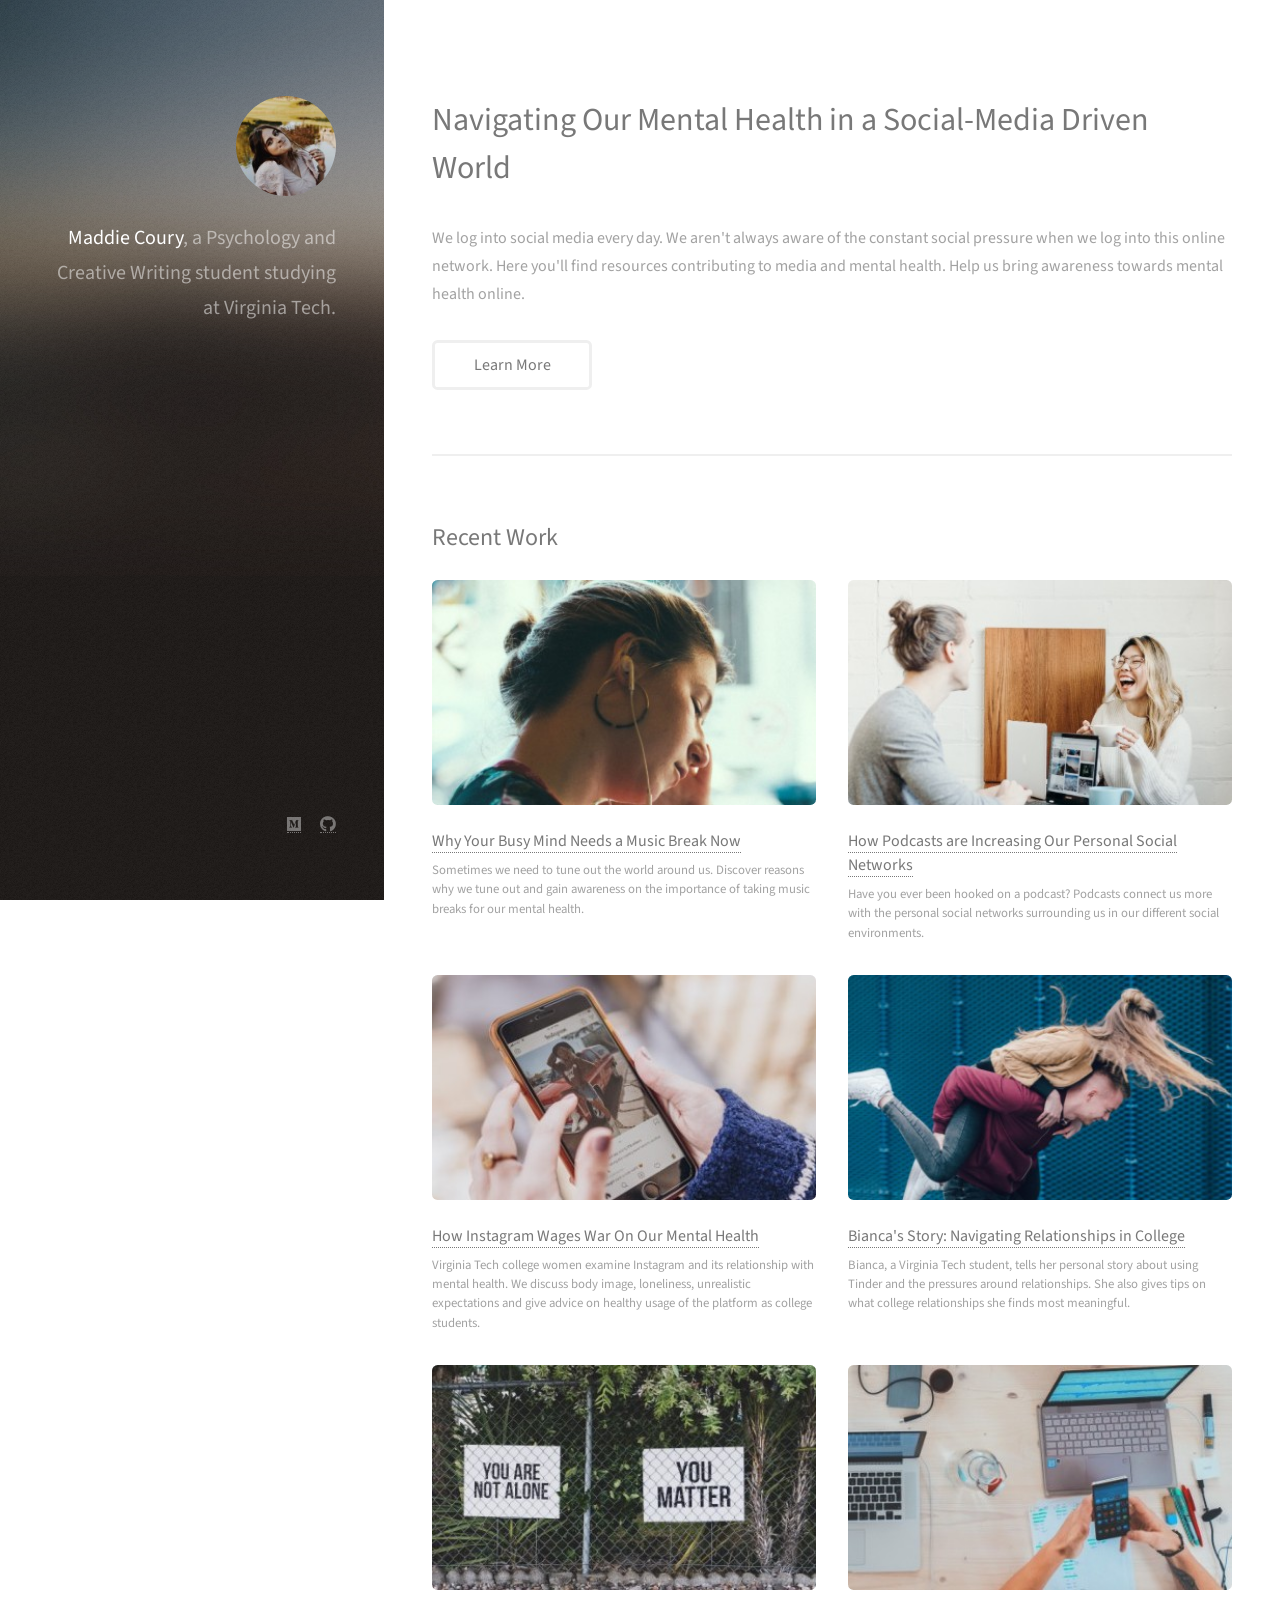
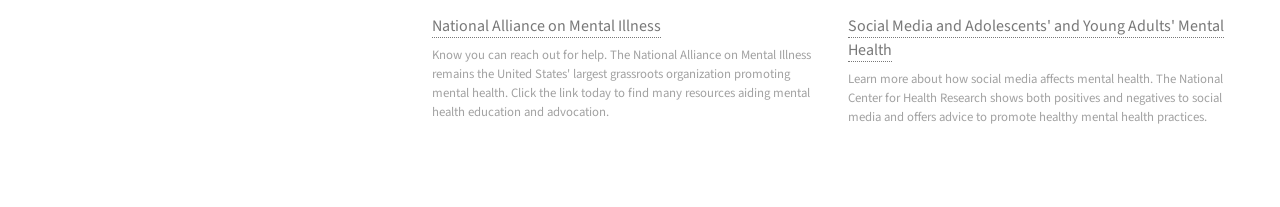
==== index.html @ c0b6ca34 "text" ====
<!DOCTYPE HTML>
<!--
	Strata by HTML5 UP
	html5up.net | @ajlkn
	Free for personal and commercial use under the CCA 3.0 license (html5up.net/license)
-->
<html>
	<head>
		<title>Maddie Coury</title>
		<meta charset="utf-8" />
		<meta name="viewport" content="width=device-width, initial-scale=1, user-scalable=no" />
		<link rel="stylesheet" href="assets/css/main.css" />
	</head>
	<body class="is-preload">

		<!-- Header -->
			<header id="header">
				<div class="inner">
					<a href="#" class="image avatar"><img src="images/avatar.jpg" alt="" /></a>
					<h1><strong>Maddie Coury</strong>, a Psychology and Creative Writing student studying at Virginia Tech.</h1>
				</div>
			</header>

		<!-- Main -->
			<div id="main">

				<!-- One -->
					<section id="one">
						<header class="major">
							<h2>Navigating Our Mental Health in a Social-Media Driven World</h2>
						</header>
						<p>We log into social media every day. We aren't always aware of the constant social pressure when we log into this online network. Here you'll find resources contributing to media and mental health. Help us bring awareness towards mental health online. </p>
						<ul class="actions">
							<li><a href="#two" class="button">Learn More</a></li>
						</ul>
					</section>

				<!-- Two -->
					<section id="two">
						<h2>Recent Work</h2>
						<div class="row">
							<article class="col-6 col-12-xsmall work-item">
								<a class="image fit thumb"><img src="images/thumbs/01.jpg" alt="" /></a>
								<h3> <a href="https://medium.com/@mcoury/why-your-mind-needs-a-music-break-now-49376001b30b"> Why Your Busy Mind Needs a Music Break Now </a>
							</h3>
								<p>Sometimes we need to tune out the world around us. Discover reasons why we tune out and gain awareness on the importance of taking music breaks for our mental health.</p>
							</article>
							<article class="col-6 col-12-xsmall work-item">
								<a  class="image fit thumb"><img src="images/thumbs/02.jpg" alt="" /></a>
								<h3><a href="https://medium.com/@mcoury/how-we-are-increasing-our-connections-through-this-median-right-now-48a6e1a80e70">How Podcasts are Increasing Our Personal Social Networks</a></h3>
								<p>Have you ever been hooked on a podcast? Podcasts connect us more with the personal social networks surrounding us in our different social environments.</p>
							</article>
							<article class="col-6 col-12-xsmall work-item">
								<a class="image fit thumb"><img src="images/thumbs/03.jpg" alt="" /></a>
								<h3><a href="https://soundcloud.com/evelyn-keeley/how-instagram-wages-war-on-our-mental-health">How Instagram Wages War On Our Mental Health</a></h3>
								<p>Virginia Tech college women examine Instagram and its relationship with mental health. We discuss body image, loneliness, unrealistic expectations and give advice on healthy usage of the platform as college students.</p>
							</article>
							<article class="col-6 col-12-xsmall work-item">
								<a class="image fit thumb"><img src="images/thumbs/04.jpg" alt="" /></a>
								<h3><a href="http://youtu.be/cklwAUzu5ug">Bianca's Story: Navigating Relationships in College</a></h3>
								<p>Bianca, a Virginia Tech student, tells her personal story about using Tinder and the pressures around relationships. She also gives tips on what college relationships she finds most meaningful.</p>
							</article>
							<article class="col-6 col-12-xsmall work-item">
								<a class="image fit thumb"><img src="images/thumbs/05.jpg" alt="" /></a>
								<h3><a href="https://www.nami.org/"> National Alliance on Mental Illness</a></h3>
								<p>Know you can reach out for help. The National Alliance on Mental Illness remains the United States' largest grassroots organization promoting mental health. Click the link today to find many resources aiding mental health education and advocation.</p>
							</article>
							<article class="col-6 col-12-xsmall work-item">
								<a class="image fit thumb"><img src="images/thumbs/06.jpg" alt="" /></a>
								<h3><a href="http://www.center4research.org/social-media-affects-mental-health/">Social Media and Adolescents' and Young Adults' Mental Health</a></h3>
								<p>Learn more about how social media affects mental health. The National Center for Health Research shows both positives and negatives to social media and offers advice to promote healthy mental health practices.</p>
							</article>
						</div>
					</section>

				<!-- Three -->


				<!-- Four -->
				<!--
					<section id="four">
						<h2>Elements</h2>

						<section>
							<h4>Text</h4>
							<p>This is <b>bold</b> and this is <strong>strong</strong>. This is <i>italic</i> and this is <em>emphasized</em>.
							This is <sup>superscript</sup> text and this is <sub>subscript</sub> text.
							This is <u>underlined</u> and this is code: <code>for (;;) { ... }</code>. Finally, <a href="#">this is a link</a>.</p>
							<hr />
							<header>
								<h4>Heading with a Subtitle</h4>
								<p>Lorem ipsum dolor sit amet nullam id egestas urna aliquam</p>
							</header>
							<p>Nunc lacinia ante nunc ac lobortis. Interdum adipiscing gravida odio porttitor sem non mi integer non faucibus ornare mi ut ante amet placerat aliquet. Volutpat eu sed ante lacinia sapien lorem accumsan varius montes viverra nibh in adipiscing blandit tempus accumsan.</p>
							<header>
								<h5>Heading with a Subtitle</h5>
								<p>Lorem ipsum dolor sit amet nullam id egestas urna aliquam</p>
							</header>
							<p>Nunc lacinia ante nunc ac lobortis. Interdum adipiscing gravida odio porttitor sem non mi integer non faucibus ornare mi ut ante amet placerat aliquet. Volutpat eu sed ante lacinia sapien lorem accumsan varius montes viverra nibh in adipiscing blandit tempus accumsan.</p>
							<hr />
							<h2>Heading Level 2</h2>
							<h3>Heading Level 3</h3>
							<h4>Heading Level 4</h4>
							<h5>Heading Level 5</h5>
							<h6>Heading Level 6</h6>
							<hr />
							<h5>Blockquote</h5>
							<blockquote>Fringilla nisl. Donec accumsan interdum nisi, quis tincidunt felis sagittis eget tempus euismod. Vestibulum ante ipsum primis in faucibus vestibulum. Blandit adipiscing eu felis iaculis volutpat ac adipiscing accumsan faucibus. Vestibulum ante ipsum primis in faucibus lorem ipsum dolor sit amet nullam adipiscing eu felis.</blockquote>
							<h5>Preformatted</h5>
							<pre><code>i = 0;

while (!deck.isInOrder()) {
print 'Iteration ' + i;
deck.shuffle();
i++;
}

print 'It took ' + i + ' iterations to sort the deck.';</code></pre>
						</section>

						<section>
							<h4>Lists</h4>
							<div class="row">
								<div class="col-6 col-12-xsmall">
									<h5>Unordered</h5>
									<ul>
										<li>Dolor pulvinar etiam magna etiam.</li>
										<li>Sagittis adipiscing lorem eleifend.</li>
										<li>Felis enim feugiat dolore viverra.</li>
									</ul>
									<h5>Alternate</h5>
									<ul class="alt">
										<li>Dolor pulvinar etiam magna etiam.</li>
										<li>Sagittis adipiscing lorem eleifend.</li>
										<li>Felis enim feugiat dolore viverra.</li>
									</ul>
								</div>
								<div class="col-6 col-12-xsmall">
									<h5>Ordered</h5>
									<ol>
										<li>Dolor pulvinar etiam magna etiam.</li>
										<li>Etiam vel felis at lorem sed viverra.</li>
										<li>Felis enim feugiat dolore viverra.</li>
										<li>Dolor pulvinar etiam magna etiam.</li>
										<li>Etiam vel felis at lorem sed viverra.</li>
										<li>Felis enim feugiat dolore viverra.</li>
									</ol>
									<h5>Icons</h5>
									<ul class="icons">
										<li><a href="#" class="icon brands fa-twitter"><span class="label">Twitter</span></a></li>
										<li><a href="#" class="icon brands fa-facebook-f"><span class="label">Facebook</span></a></li>
										<li><a href="#" class="icon brands fa-instagram"><span class="label">Instagram</span></a></li>
										<li><a href="#" class="icon brands fa-github"><span class="label">Github</span></a></li>
										<li><a href="#" class="icon brands fa-dribbble"><span class="label">Dribbble</span></a></li>
										<li><a href="#" class="icon brands fa-tumblr"><span class="label">Tumblr</span></a></li>
									</ul>
								</div>
							</div>
							<h5>Actions</h5>
							<ul class="actions">
								<li><a href="#" class="button primary">Default</a></li>
								<li><a href="#" class="button">Default</a></li>
							</ul>
							<ul class="actions small">
								<li><a href="#" class="button primary small">Small</a></li>
								<li><a href="#" class="button small">Small</a></li>
							</ul>
							<div class="row">
								<div class="col-6 col-12-small">
									<ul class="actions stacked">
										<li><a href="#" class="button primary">Default</a></li>
										<li><a href="#" class="button">Default</a></li>
									</ul>
								</div>
								<div class="col-6 col-12-small">
									<ul class="actions stacked">
										<li><a href="#" class="button primary small">Small</a></li>
										<li><a href="#" class="button small">Small</a></li>
									</ul>
								</div>
								<div class="col-6 col-12-small">
									<ul class="actions stacked">
										<li><a href="#" class="button primary fit">Default</a></li>
										<li><a href="#" class="button fit">Default</a></li>
									</ul>
								</div>
								<div class="col-6 col-12-small">
									<ul class="actions stacked">
										<li><a href="#" class="button primary small fit">Small</a></li>
										<li><a href="#" class="button small fit">Small</a></li>
									</ul>
								</div>
							</div>
						</section>

						<section>
							<h4>Table</h4>
							<h5>Default</h5>
							<div class="table-wrapper">
								<table>
									<thead>
										<tr>
											<th>Name</th>
											<th>Description</th>
											<th>Price</th>
										</tr>
									</thead>
									<tbody>
										<tr>
											<td>Item One</td>
											<td>Ante turpis integer aliquet porttitor.</td>
											<td>29.99</td>
										</tr>
										<tr>
											<td>Item Two</td>
											<td>Vis ac commodo adipiscing arcu aliquet.</td>
											<td>19.99</td>
										</tr>
										<tr>
											<td>Item Three</td>
											<td> Morbi faucibus arcu accumsan lorem.</td>
											<td>29.99</td>
										</tr>
										<tr>
											<td>Item Four</td>
											<td>Vitae integer tempus condimentum.</td>
											<td>19.99</td>
										</tr>
										<tr>
											<td>Item Five</td>
											<td>Ante turpis integer aliquet porttitor.</td>
											<td>29.99</td>
										</tr>
									</tbody>
									<tfoot>
										<tr>
											<td colspan="2"></td>
											<td>100.00</td>
										</tr>
									</tfoot>
								</table>
							</div>

							<h5>Alternate</h5>
							<div class="table-wrapper">
								<table class="alt">
									<thead>
										<tr>
											<th>Name</th>
											<th>Description</th>
											<th>Price</th>
										</tr>
									</thead>
									<tbody>
										<tr>
											<td>Item One</td>
											<td>Ante turpis integer aliquet porttitor.</td>
											<td>29.99</td>
										</tr>
										<tr>
											<td>Item Two</td>
											<td>Vis ac commodo adipiscing arcu aliquet.</td>
											<td>19.99</td>
										</tr>
										<tr>
											<td>Item Three</td>
											<td> Morbi faucibus arcu accumsan lorem.</td>
											<td>29.99</td>
										</tr>
										<tr>
											<td>Item Four</td>
											<td>Vitae integer tempus condimentum.</td>
											<td>19.99</td>
										</tr>
										<tr>
											<td>Item Five</td>
											<td>Ante turpis integer aliquet porttitor.</td>
											<td>29.99</td>
										</tr>
									</tbody>
									<tfoot>
										<tr>
											<td colspan="2"></td>
											<td>100.00</td>
										</tr>
									</tfoot>
								</table>
							</div>
						</section>

						<section>
							<h4>Buttons</h4>
							<ul class="actions">
								<li><a href="#" class="button primary">Primary</a></li>
								<li><a href="#" class="button">Default</a></li>
							</ul>
							<ul class="actions">
								<li><a href="#" class="button large">Large</a></li>
								<li><a href="#" class="button">Default</a></li>
								<li><a href="#" class="button small">Small</a></li>
							</ul>
							<ul class="actions fit">
								<li><a href="#" class="button primary fit">Fit</a></li>
								<li><a href="#" class="button fit">Fit</a></li>
							</ul>
							<ul class="actions fit small">
								<li><a href="#" class="button primary fit small">Fit + Small</a></li>
								<li><a href="#" class="button fit small">Fit + Small</a></li>
							</ul>
							<ul class="actions">
								<li><a href="#" class="button primary icon solid fa-download">Icon</a></li>
								<li><a href="#" class="button icon solid fa-download">Icon</a></li>
							</ul>
							<ul class="actions">
								<li><span class="button primary disabled">Primary</span></li>
								<li><span class="button disabled">Default</span></li>
							</ul>
						</section>

						<section>
							<h4>Form</h4>
							<form method="post" action="#">
								<div class="row gtr-uniform gtr-50">
									<div class="col-6 col-12-xsmall">
										<input type="text" name="demo-name" id="demo-name" value="" placeholder="Name" />
									</div>
									<div class="col-6 col-12-xsmall">
										<input type="email" name="demo-email" id="demo-email" value="" placeholder="Email" />
									</div>
									<div class="col-12">
										<select name="demo-category" id="demo-category">
											<option value="">- Category -</option>
											<option value="1">Manufacturing</option>
											<option value="1">Shipping</option>
											<option value="1">Administration</option>
											<option value="1">Human Resources</option>
										</select>
									</div>
									<div class="col-4 col-12-small">
										<input type="radio" id="demo-priority-low" name="demo-priority" checked>
										<label for="demo-priority-low">Low Priority</label>
									</div>
									<div class="col-4 col-12-small">
										<input type="radio" id="demo-priority-normal" name="demo-priority">
										<label for="demo-priority-normal">Normal Priority</label>
									</div>
									<div class="col-4 col-12-small">
										<input type="radio" id="demo-priority-high" name="demo-priority">
										<label for="demo-priority-high">High Priority</label>
									</div>
									<div class="col-6 col-12-small">
										<input type="checkbox" id="demo-copy" name="demo-copy">
										<label for="demo-copy">Email me a copy of this message</label>
									</div>
									<div class="col-6 col-12-small">
										<input type="checkbox" id="demo-human" name="demo-human" checked>
										<label for="demo-human">I am a human and not a robot</label>
									</div>
									<div class="col-12">
										<textarea name="demo-message" id="demo-message" placeholder="Enter your message" rows="6"></textarea>
									</div>
									<div class="col-12">
										<ul class="actions">
											<li><input type="submit" value="Send Message" class="primary" /></li>
											<li><input type="reset" value="Reset" /></li>
										</ul>
									</div>
								</div>
							</form>
						</section>

						<section>
							<h4>Image</h4>
							<h5>Fit</h5>
							<div class="box alt">
								<div class="row gtr-50 gtr-uniform">
									<div class="col-12"><span class="image fit"><img src="images/fulls/05.jpg" alt="" /></span></div>
									<div class="col-4"><span class="image fit"><img src="images/thumbs/01.jpg" alt="" /></span></div>
									<div class="col-4"><span class="image fit"><img src="images/thumbs/02.jpg" alt="" /></span></div>
									<div class="col-4"><span class="image fit"><img src="images/thumbs/03.jpg" alt="" /></span></div>
									<div class="col-4"><span class="image fit"><img src="images/thumbs/04.jpg" alt="" /></span></div>
									<div class="col-4"><span class="image fit"><img src="images/thumbs/05.jpg" alt="" /></span></div>
									<div class="col-4"><span class="image fit"><img src="images/thumbs/06.jpg" alt="" /></span></div>
									<div class="col-4"><span class="image fit"><img src="images/thumbs/03.jpg" alt="" /></span></div>
									<div class="col-4"><span class="image fit"><img src="images/thumbs/02.jpg" alt="" /></span></div>
									<div class="col-4"><span class="image fit"><img src="images/thumbs/01.jpg" alt="" /></span></div>
								</div>
							</div>
							<h5>Left &amp; Right</h5>
							<p><span class="image left"><img src="images/avatar.jpg" alt="" /></span>Fringilla nisl. Donec accumsan interdum nisi, quis tincidunt felis sagittis eget. tempus euismod. Vestibulum ante ipsum primis in faucibus vestibulum. Blandit adipiscing eu felis iaculis volutpat ac adipiscing accumsan eu faucibus. Integer ac pellentesque praesent tincidunt felis sagittis eget. tempus euismod. Vestibulum ante ipsum primis in faucibus vestibulum. Blandit adipiscing eu felis iaculis volutpat ac adipiscing accumsan eu faucibus. Integer ac pellentesque praesent. Donec accumsan interdum nisi, quis tincidunt felis sagittis eget. tempus euismod. Vestibulum ante ipsum primis in faucibus vestibulum. Blandit adipiscing eu felis iaculis volutpat ac adipiscing accumsan eu faucibus. Integer ac pellentesque praesent tincidunt felis sagittis eget. tempus euismod. Vestibulum ante ipsum primis in faucibus vestibulum. Blandit adipiscing eu felis iaculis volutpat ac adipiscing accumsan eu faucibus. Integer ac pellentesque praesent.</p>
							<p><span class="image right"><img src="images/avatar.jpg" alt="" /></span>Fringilla nisl. Donec accumsan interdum nisi, quis tincidunt felis sagittis eget. tempus euismod. Vestibulum ante ipsum primis in faucibus vestibulum. Blandit adipiscing eu felis iaculis volutpat ac adipiscing accumsan eu faucibus. Integer ac pellentesque praesent tincidunt felis sagittis eget. tempus euismod. Vestibulum ante ipsum primis in faucibus vestibulum. Blandit adipiscing eu felis iaculis volutpat ac adipiscing accumsan eu faucibus. Integer ac pellentesque praesent. Donec accumsan interdum nisi, quis tincidunt felis sagittis eget. tempus euismod. Vestibulum ante ipsum primis in faucibus vestibulum. Blandit adipiscing eu felis iaculis volutpat ac adipiscing accumsan eu faucibus. Integer ac pellentesque praesent tincidunt felis sagittis eget. tempus euismod. Vestibulum ante ipsum primis in faucibus vestibulum. Blandit adipiscing eu felis iaculis volutpat ac adipiscing accumsan eu faucibus. Integer ac pellentesque praesent.</p>
						</section>

					</section>
				-->

			</div>

		<!-- Footer -->
			<footer id="footer">
				<div class="inner">
					<ul class="icons">
						<li><a href="https://medium.com/@mcoury" class="fab fa-medium"><span class="label"></span></a></li>
						<li><a href="https://github.com/maddiecoury" class="fab fa-github"><span class="label"></span></a></li>
					<!--	<li><a href="mailto: mcoury@vt.edu" class="fas fa-envelope"><span class="label"></span></a></li> -->
					</ul>
					<ul class="copyright">
						<!-- <li>&copy; Maddie Coury</li><li>Design: <a href="http://html5up.net">HTML5 UP</a></li> -->
					</ul>
				</div>
			</footer>

		<!-- Scripts -->
			<script src="assets/js/jquery.min.js"></script>
			<!-- <script src="assets/js/jquery.poptrox.min.js"></script> -->
			<script src="assets/js/browser.min.js"></script>
			<script src="assets/js/breakpoints.min.js"></script>
			<script src="assets/js/util.js"></script>
			<script src="assets/js/main.js"></script>

	</body>
</html>
---- assets/css/main.css ----
@import url("fontawesome-all.min.css");
@import url("https://fonts.googleapis.com/css?family=Source+Sans+Pro:400,400italic");

/*
	Strata by HTML5 UP
	html5up.net | @ajlkn
	Free for personal and commercial use under the CCA 3.0 license (html5up.net/license)
*/

html, body, div, span, applet, object,
iframe, h1, h2, h3, h4, h5, h6, p, blockquote,
pre, a, abbr, acronym, address, big, cite,
code, del, dfn, em, img, ins, kbd, q, s, samp,
small, strike, strong, sub, sup, tt, var, b,
u, i, center, dl, dt, dd, ol, ul, li, fieldset,
form, label, legend, table, caption, tbody,
tfoot, thead, tr, th, td, article, aside,
canvas, details, embed, figure, figcaption,
footer, header, hgroup, menu, nav, output, ruby,
section, summary, time, mark, audio, video {
	margin: 0;
	padding: 0;
	border: 0;
	font-size: 100%;
	font: inherit;
	vertical-align: baseline;}

article, aside, details, figcaption, figure,
footer, header, hgroup, menu, nav, section {
	display: block;}

body {
	line-height: 1;
}

ol, ul {
	list-style: none;
}

blockquote, q {
	quotes: none;
}

	blockquote:before, blockquote:after, q:before, q:after {
		content: '';
		content: none;
	}

table {
	border-collapse: collapse;
	border-spacing: 0;
}

body {
	-webkit-text-size-adjust: none;
}

mark {
	background-color: transparent;
	color: inherit;
}

input::-moz-focus-inner {
	border: 0;
	padding: 0;
}

input, select, textarea {
	-moz-appearance: none;
	-webkit-appearance: none;
	-ms-appearance: none;
	appearance: none;
}

/* Basic */

	html {
		box-sizing: border-box;
	}

	*, *:before, *:after {
		box-sizing: inherit;
	}

	body {
		background: #fff;
	}

		body.is-preload *, body.is-preload *:before, body.is-preload *:after {
			-moz-animation: none !important;
			-webkit-animation: none !important;
			-ms-animation: none !important;
			animation: none !important;
			-moz-transition: none !important;
			-webkit-transition: none !important;
			-ms-transition: none !important;
			transition: none !important;
		}

	body, input, select, textarea {
		color: #a2a2a2;
		font-family: "Source Sans Pro", Helvetica, sans-serif;
		font-size: 16pt;
		font-weight: 400;
		line-height: 1.75em;
	}

	a {
		-moz-transition: color 0.2s ease-in-out, border-color 0.2s ease-in-out;
		-webkit-transition: color 0.2s ease-in-out, border-color 0.2s ease-in-out;
		-ms-transition: color 0.2s ease-in-out, border-color 0.2s ease-in-out;
		transition: color 0.2s ease-in-out, border-color 0.2s ease-in-out;
		border-bottom: dotted 1px;
		color: #49bf9d;
		text-decoration: none;
	}

		a:hover {
			border-bottom-color: transparent;
			color: #49bf9d !important;
			text-decoration: none;
		}

	strong, b {
		color: #787878;
		font-weight: 400;
	}

	em, i {
		font-style: italic;
	}

	p {
		margin: 0 0 2em 0;
	}

	h1, h2, h3, h4, h5, h6 {
		color: #787878;
		font-weight: 400;
		line-height: 1em;
		margin: 0 0 1em 0;
	}

		h1 a, h2 a, h3 a, h4 a, h5 a, h6 a {
			color: inherit;
			text-decoration: none;
		}

	h1 {
		font-size: 2em;
		line-height: 1.5em;
	}

	h2 {
		font-size: 1.5em;
		line-height: 1.5em;
	}

	h3 {
		font-size: 1.25em;
		line-height: 1.5em;
	}

	h4 {
		font-size: 1.1em;
		line-height: 1.5em;
	}

	h5 {
		font-size: 0.9em;
		line-height: 1.5em;
	}

	h6 {
		font-size: 0.7em;
		line-height: 1.5em;
	}

	sub {
		font-size: 0.8em;
		position: relative;
		top: 0.5em;
	}

	sup {
		font-size: 0.8em;
		position: relative;
		top: -0.5em;
	}

	hr {
		border: 0;
		border-bottom: solid 2px #efefef;
		margin: 2em 0;
	}

		hr.major {
			margin: 3em 0;
		}

	blockquote {
		border-left: solid 6px #efefef;
		font-style: italic;
		margin: 0 0 2em 0;
		padding: 0.5em 0 0.5em 1.5em;
	}

	code {
		background: #f7f7f7;
		border-radius: 0.35em;
		border: solid 2px #efefef;
		font-family: "Courier New", monospace;
		font-size: 0.9em;
		margin: 0 0.25em;
		padding: 0.25em 0.65em;
	}

	pre {
		-webkit-overflow-scrolling: touch;
		font-family: "Courier New", monospace;
		font-size: 0.9em;
		margin: 0 0 2em 0;
	}

		pre code {
			display: block;
			line-height: 1.75em;
			padding: 1em 1.5em;
			overflow-x: auto;
		}

	.align-left {
		text-align: left;
	}

	.align-center {
		text-align: center;
	}

	.align-right {
		text-align: right;
	}

/* Container */

	.container {
		margin: 0 auto;
		max-width: calc(100% - 4em);
		width: 100%;
	}

		.container.xsmall {
			width: 25%;
		}

		.container.small {
			width: 50%;
		}

		.container.medium {
			width: 75%;
		}

		.container.large {
			width: 125%;
		}

		.container.xlarge {
			width: 150%;
		}

		.container.max {
			width: 100%;
		}

		@media screen and (max-width: 980px) {

			.container {
				width: 100% !important;
				max-width: 100% !important;
			}

		}

		@media screen and (max-width: 480px) {

			.container {
				max-width: calc(100% - 3em);
			}

		}

/* Row */

	.row {
		display: flex;
		flex-wrap: wrap;
		box-sizing: border-box;
		align-items: stretch;
	}

		.row > * {
			box-sizing: border-box;
		}

		.row.gtr-uniform > * > :last-child {
			margin-bottom: 0;
		}

		.row.aln-left {
			justify-content: flex-start;
		}

		.row.aln-center {
			justify-content: center;
		}

		.row.aln-right {
			justify-content: flex-end;
		}

		.row.aln-top {
			align-items: flex-start;
		}

		.row.aln-middle {
			align-items: center;
		}

		.row.aln-bottom {
			align-items: flex-end;
		}

		.row > .imp {
			order: -1;
		}

		.row > .col-1 {
			width: 8.33333%;
		}

		.row > .off-1 {
			margin-left: 8.33333%;
		}

		.row > .col-2 {
			width: 16.66667%;
		}

		.row > .off-2 {
			margin-left: 16.66667%;
		}

		.row > .col-3 {
			width: 25%;
		}

		.row > .off-3 {
			margin-left: 25%;
		}

		.row > .col-4 {
			width: 33.33333%;
		}

		.row > .off-4 {
			margin-left: 33.33333%;
		}

		.row > .col-5 {
			width: 41.66667%;
		}

		.row > .off-5 {
			margin-left: 41.66667%;
		}

		.row > .col-6 {
			width: 50%;
		}

		.row > .off-6 {
			margin-left: 50%;
		}

		.row > .col-7 {
			width: 58.33333%;
		}

		.row > .off-7 {
			margin-left: 58.33333%;
		}

		.row > .col-8 {
			width: 66.66667%;
		}

		.row > .off-8 {
			margin-left: 66.66667%;
		}

		.row > .col-9 {
			width: 75%;
		}

		.row > .off-9 {
			margin-left: 75%;
		}

		.row > .col-10 {
			width: 83.33333%;
		}

		.row > .off-10 {
			margin-left: 83.33333%;
		}

		.row > .col-11 {
			width: 91.66667%;
		}

		.row > .off-11 {
			margin-left: 91.66667%;
		}

		.row > .col-12 {
			width: 100%;
		}

		.row > .off-12 {
			margin-left: 100%;
		}

		.row.gtr-0 {
			margin-top: 0;
			margin-left: 0em;
		}

			.row.gtr-0 > * {
				padding: 0 0 0 0em;
			}

			.row.gtr-0.gtr-uniform {
				margin-top: 0em;
			}

				.row.gtr-0.gtr-uniform > * {
					padding-top: 0em;
				}

		.row.gtr-25 {
			margin-top: 0;
			margin-left: -0.625em;
		}

			.row.gtr-25 > * {
				padding: 0 0 0 0.625em;
			}

			.row.gtr-25.gtr-uniform {
				margin-top: -0.625em;
			}

				.row.gtr-25.gtr-uniform > * {
					padding-top: 0.625em;
				}

		.row.gtr-50 {
			margin-top: 0;
			margin-left: -1.25em;
		}

			.row.gtr-50 > * {
				padding: 0 0 0 1.25em;
			}

			.row.gtr-50.gtr-uniform {
				margin-top: -1.25em;
			}

				.row.gtr-50.gtr-uniform > * {
					padding-top: 1.25em;
				}

		.row {
			margin-top: 0;
			margin-left: -2.5em;
		}

			.row > * {
				padding: 0 0 0 2.5em;
			}

			.row.gtr-uniform {
				margin-top: -2.5em;
			}

				.row.gtr-uniform > * {
					padding-top: 2.5em;
				}

		.row.gtr-150 {
			margin-top: 0;
			margin-left: -3.75em;
		}

			.row.gtr-150 > * {
				padding: 0 0 0 3.75em;
			}

			.row.gtr-150.gtr-uniform {
				margin-top: -3.75em;
			}

				.row.gtr-150.gtr-uniform > * {
					padding-top: 3.75em;
				}

		.row.gtr-200 {
			margin-top: 0;
			margin-left: -5em;
		}

			.row.gtr-200 > * {
				padding: 0 0 0 5em;
			}

			.row.gtr-200.gtr-uniform {
				margin-top: -5em;
			}

				.row.gtr-200.gtr-uniform > * {
					padding-top: 5em;
				}

		@media screen and (max-width: 1800px) {

			.row {
				display: flex;
				flex-wrap: wrap;
				box-sizing: border-box;
				align-items: stretch;
			}

				.row > * {
					box-sizing: border-box;
				}

				.row.gtr-uniform > * > :last-child {
					margin-bottom: 0;
				}

				.row.aln-left {
					justify-content: flex-start;
				}

				.row.aln-center {
					justify-content: center;
				}

				.row.aln-right {
					justify-content: flex-end;
				}

				.row.aln-top {
					align-items: flex-start;
				}

				.row.aln-middle {
					align-items: center;
				}

				.row.aln-bottom {
					align-items: flex-end;
				}

				.row > .imp-xlarge {
					order: -1;
				}

				.row > .col-1-xlarge {
					width: 8.33333%;
				}

				.row > .off-1-xlarge {
					margin-left: 8.33333%;
				}

				.row > .col-2-xlarge {
					width: 16.66667%;
				}

				.row > .off-2-xlarge {
					margin-left: 16.66667%;
				}

				.row > .col-3-xlarge {
					width: 25%;
				}

				.row > .off-3-xlarge {
					margin-left: 25%;
				}

				.row > .col-4-xlarge {
					width: 33.33333%;
				}

				.row > .off-4-xlarge {
					margin-left: 33.33333%;
				}

				.row > .col-5-xlarge {
					width: 41.66667%;
				}

				.row > .off-5-xlarge {
					margin-left: 41.66667%;
				}

				.row > .col-6-xlarge {
					width: 50%;
				}

				.row > .off-6-xlarge {
					margin-left: 50%;
				}

				.row > .col-7-xlarge {
					width: 58.33333%;
				}

				.row > .off-7-xlarge {
					margin-left: 58.33333%;
				}

				.row > .col-8-xlarge {
					width: 66.66667%;
				}

				.row > .off-8-xlarge {
					margin-left: 66.66667%;
				}

				.row > .col-9-xlarge {
					width: 75%;
				}

				.row > .off-9-xlarge {
					margin-left: 75%;
				}

				.row > .col-10-xlarge {
					width: 83.33333%;
				}

				.row > .off-10-xlarge {
					margin-left: 83.33333%;
				}

				.row > .col-11-xlarge {
					width: 91.66667%;
				}

				.row > .off-11-xlarge {
					margin-left: 91.66667%;
				}

				.row > .col-12-xlarge {
					width: 100%;
				}

				.row > .off-12-xlarge {
					margin-left: 100%;
				}

				.row.gtr-0 {
					margin-top: 0;
					margin-left: 0em;
				}

					.row.gtr-0 > * {
						padding: 0 0 0 0em;
					}

					.row.gtr-0.gtr-uniform {
						margin-top: 0em;
					}

						.row.gtr-0.gtr-uniform > * {
							padding-top: 0em;
						}

				.row.gtr-25 {
					margin-top: 0;
					margin-left: -0.625em;
				}

					.row.gtr-25 > * {
						padding: 0 0 0 0.625em;
					}

					.row.gtr-25.gtr-uniform {
						margin-top: -0.625em;
					}

						.row.gtr-25.gtr-uniform > * {
							padding-top: 0.625em;
						}

				.row.gtr-50 {
					margin-top: 0;
					margin-left: -1.25em;
				}

					.row.gtr-50 > * {
						padding: 0 0 0 1.25em;
					}

					.row.gtr-50.gtr-uniform {
						margin-top: -1.25em;
					}

						.row.gtr-50.gtr-uniform > * {
							padding-top: 1.25em;
						}

				.row {
					margin-top: 0;
					margin-left: -2.5em;
				}

					.row > * {
						padding: 0 0 0 2.5em;
					}

					.row.gtr-uniform {
						margin-top: -2.5em;
					}

						.row.gtr-uniform > * {
							padding-top: 2.5em;
						}

				.row.gtr-150 {
					margin-top: 0;
					margin-left: -3.75em;
				}

					.row.gtr-150 > * {
						padding: 0 0 0 3.75em;
					}

					.row.gtr-150.gtr-uniform {
						margin-top: -3.75em;
					}

						.row.gtr-150.gtr-uniform > * {
							padding-top: 3.75em;
						}

				.row.gtr-200 {
					margin-top: 0;
					margin-left: -5em;
				}

					.row.gtr-200 > * {
						padding: 0 0 0 5em;
					}

					.row.gtr-200.gtr-uniform {
						margin-top: -5em;
					}

						.row.gtr-200.gtr-uniform > * {
							padding-top: 5em;
						}

		}

		@media screen and (max-width: 1280px) {

			.row {
				display: flex;
				flex-wrap: wrap;
				box-sizing: border-box;
				align-items: stretch;
			}

				.row > * {
					box-sizing: border-box;
				}

				.row.gtr-uniform > * > :last-child {
					margin-bottom: 0;
				}

				.row.aln-left {
					justify-content: flex-start;
				}

				.row.aln-center {
					justify-content: center;
				}

				.row.aln-right {
					justify-content: flex-end;
				}

				.row.aln-top {
					align-items: flex-start;
				}

				.row.aln-middle {
					align-items: center;
				}

				.row.aln-bottom {
					align-items: flex-end;
				}

				.row > .imp-large {
					order: -1;
				}

				.row > .col-1-large {
					width: 8.33333%;
				}

				.row > .off-1-large {
					margin-left: 8.33333%;
				}

				.row > .col-2-large {
					width: 16.66667%;
				}

				.row > .off-2-large {
					margin-left: 16.66667%;
				}

				.row > .col-3-large {
					width: 25%;
				}

				.row > .off-3-large {
					margin-left: 25%;
				}

				.row > .col-4-large {
					width: 33.33333%;
				}

				.row > .off-4-large {
					margin-left: 33.33333%;
				}

				.row > .col-5-large {
					width: 41.66667%;
				}

				.row > .off-5-large {
					margin-left: 41.66667%;
				}

				.row > .col-6-large {
					width: 50%;
				}

				.row > .off-6-large {
					margin-left: 50%;
				}

				.row > .col-7-large {
					width: 58.33333%;
				}

				.row > .off-7-large {
					margin-left: 58.33333%;
				}

				.row > .col-8-large {
					width: 66.66667%;
				}

				.row > .off-8-large {
					margin-left: 66.66667%;
				}

				.row > .col-9-large {
					width: 75%;
				}

				.row > .off-9-large {
					margin-left: 75%;
				}

				.row > .col-10-large {
					width: 83.33333%;
				}

				.row > .off-10-large {
					margin-left: 83.33333%;
				}

				.row > .col-11-large {
					width: 91.66667%;
				}

				.row > .off-11-large {
					margin-left: 91.66667%;
				}

				.row > .col-12-large {
					width: 100%;
				}

				.row > .off-12-large {
					margin-left: 100%;
				}

				.row.gtr-0 {
					margin-top: 0;
					margin-left: 0em;
				}

					.row.gtr-0 > * {
						padding: 0 0 0 0em;
					}

					.row.gtr-0.gtr-uniform {
						margin-top: 0em;
					}

						.row.gtr-0.gtr-uniform > * {
							padding-top: 0em;
						}

				.row.gtr-25 {
					margin-top: 0;
					margin-left: -0.5em;
				}

					.row.gtr-25 > * {
						padding: 0 0 0 0.5em;
					}

					.row.gtr-25.gtr-uniform {
						margin-top: -0.5em;
					}

						.row.gtr-25.gtr-uniform > * {
							padding-top: 0.5em;
						}

				.row.gtr-50 {
					margin-top: 0;
					margin-left: -1em;
				}

					.row.gtr-50 > * {
						padding: 0 0 0 1em;
					}

					.row.gtr-50.gtr-uniform {
						margin-top: -1em;
					}

						.row.gtr-50.gtr-uniform > * {
							padding-top: 1em;
						}

				.row {
					margin-top: 0;
					margin-left: -2em;
				}

					.row > * {
						padding: 0 0 0 2em;
					}

					.row.gtr-uniform {
						margin-top: -2em;
					}

						.row.gtr-uniform > * {
							padding-top: 2em;
						}

				.row.gtr-150 {
					margin-top: 0;
					margin-left: -3em;
				}

					.row.gtr-150 > * {
						padding: 0 0 0 3em;
					}

					.row.gtr-150.gtr-uniform {
						margin-top: -3em;
					}

						.row.gtr-150.gtr-uniform > * {
							padding-top: 3em;
						}

				.row.gtr-200 {
					margin-top: 0;
					margin-left: -4em;
				}

					.row.gtr-200 > * {
						padding: 0 0 0 4em;
					}

					.row.gtr-200.gtr-uniform {
						margin-top: -4em;
					}

						.row.gtr-200.gtr-uniform > * {
							padding-top: 4em;
						}

		}

		@media screen and (max-width: 980px) {

			.row {
				display: flex;
				flex-wrap: wrap;
				box-sizing: border-box;
				align-items: stretch;
			}

				.row > * {
					box-sizing: border-box;
				}

				.row.gtr-uniform > * > :last-child {
					margin-bottom: 0;
				}

				.row.aln-left {
					justify-content: flex-start;
				}

				.row.aln-center {
					justify-content: center;
				}

				.row.aln-right {
					justify-content: flex-end;
				}

				.row.aln-top {
					align-items: flex-start;
				}

				.row.aln-middle {
					align-items: center;
				}

				.row.aln-bottom {
					align-items: flex-end;
				}

				.row > .imp-medium {
					order: -1;
				}

				.row > .col-1-medium {
					width: 8.33333%;
				}

				.row > .off-1-medium {
					margin-left: 8.33333%;
				}

				.row > .col-2-medium {
					width: 16.66667%;
				}

				.row > .off-2-medium {
					margin-left: 16.66667%;
				}

				.row > .col-3-medium {
					width: 25%;
				}

				.row > .off-3-medium {
					margin-left: 25%;
				}

				.row > .col-4-medium {
					width: 33.33333%;
				}

				.row > .off-4-medium {
					margin-left: 33.33333%;
				}

				.row > .col-5-medium {
					width: 41.66667%;
				}

				.row > .off-5-medium {
					margin-left: 41.66667%;
				}

				.row > .col-6-medium {
					width: 50%;
				}

				.row > .off-6-medium {
					margin-left: 50%;
				}

				.row > .col-7-medium {
					width: 58.33333%;
				}

				.row > .off-7-medium {
					margin-left: 58.33333%;
				}

				.row > .col-8-medium {
					width: 66.66667%;
				}

				.row > .off-8-medium {
					margin-left: 66.66667%;
				}

				.row > .col-9-medium {
					width: 75%;
				}

				.row > .off-9-medium {
					margin-left: 75%;
				}

				.row > .col-10-medium {
					width: 83.33333%;
				}

				.row > .off-10-medium {
					margin-left: 83.33333%;
				}

				.row > .col-11-medium {
					width: 91.66667%;
				}

				.row > .off-11-medium {
					margin-left: 91.66667%;
				}

				.row > .col-12-medium {
					width: 100%;
				}

				.row > .off-12-medium {
					margin-left: 100%;
				}

				.row.gtr-0 {
					margin-top: 0;
					margin-left: 0em;
				}

					.row.gtr-0 > * {
						padding: 0 0 0 0em;
					}

					.row.gtr-0.gtr-uniform {
						margin-top: 0em;
					}

						.row.gtr-0.gtr-uniform > * {
							padding-top: 0em;
						}

				.row.gtr-25 {
					margin-top: 0;
					margin-left: -0.5em;
				}

					.row.gtr-25 > * {
						padding: 0 0 0 0.5em;
					}

					.row.gtr-25.gtr-uniform {
						margin-top: -0.5em;
					}

						.row.gtr-25.gtr-uniform > * {
							padding-top: 0.5em;
						}

				.row.gtr-50 {
					margin-top: 0;
					margin-left: -1em;
				}

					.row.gtr-50 > * {
						padding: 0 0 0 1em;
					}

					.row.gtr-50.gtr-uniform {
						margin-top: -1em;
					}

						.row.gtr-50.gtr-uniform > * {
							padding-top: 1em;
						}

				.row {
					margin-top: 0;
					margin-left: -2em;
				}

					.row > * {
						padding: 0 0 0 2em;
					}

					.row.gtr-uniform {
						margin-top: -2em;
					}

						.row.gtr-uniform > * {
							padding-top: 2em;
						}

				.row.gtr-150 {
					margin-top: 0;
					margin-left: -3em;
				}

					.row.gtr-150 > * {
						padding: 0 0 0 3em;
					}

					.row.gtr-150.gtr-uniform {
						margin-top: -3em;
					}

						.row.gtr-150.gtr-uniform > * {
							padding-top: 3em;
						}

				.row.gtr-200 {
					margin-top: 0;
					margin-left: -4em;
				}

					.row.gtr-200 > * {
						padding: 0 0 0 4em;
					}

					.row.gtr-200.gtr-uniform {
						margin-top: -4em;
					}

						.row.gtr-200.gtr-uniform > * {
							padding-top: 4em;
						}

		}

		@media screen and (max-width: 736px) {

			.row {
				display: flex;
				flex-wrap: wrap;
				box-sizing: border-box;
				align-items: stretch;
			}

				.row > * {
					box-sizing: border-box;
				}

				.row.gtr-uniform > * > :last-child {
					margin-bottom: 0;
				}

				.row.aln-left {
					justify-content: flex-start;
				}

				.row.aln-center {
					justify-content: center;
				}

				.row.aln-right {
					justify-content: flex-end;
				}

				.row.aln-top {
					align-items: flex-start;
				}

				.row.aln-middle {
					align-items: center;
				}

				.row.aln-bottom {
					align-items: flex-end;
				}

				.row > .imp-small {
					order: -1;
				}

				.row > .col-1-small {
					width: 8.33333%;
				}

				.row > .off-1-small {
					margin-left: 8.33333%;
				}

				.row > .col-2-small {
					width: 16.66667%;
				}

				.row > .off-2-small {
					margin-left: 16.66667%;
				}

				.row > .col-3-small {
					width: 25%;
				}

				.row > .off-3-small {
					margin-left: 25%;
				}

				.row > .col-4-small {
					width: 33.33333%;
				}

				.row > .off-4-small {
					margin-left: 33.33333%;
				}

				.row > .col-5-small {
					width: 41.66667%;
				}

				.row > .off-5-small {
					margin-left: 41.66667%;
				}

				.row > .col-6-small {
					width: 50%;
				}

				.row > .off-6-small {
					margin-left: 50%;
				}

				.row > .col-7-small {
					width: 58.33333%;
				}

				.row > .off-7-small {
					margin-left: 58.33333%;
				}

				.row > .col-8-small {
					width: 66.66667%;
				}

				.row > .off-8-small {
					margin-left: 66.66667%;
				}

				.row > .col-9-small {
					width: 75%;
				}

				.row > .off-9-small {
					margin-left: 75%;
				}

				.row > .col-10-small {
					width: 83.33333%;
				}

				.row > .off-10-small {
					margin-left: 83.33333%;
				}

				.row > .col-11-small {
					width: 91.66667%;
				}

				.row > .off-11-small {
					margin-left: 91.66667%;
				}

				.row > .col-12-small {
					width: 100%;
				}

				.row > .off-12-small {
					margin-left: 100%;
				}

				.row.gtr-0 {
					margin-top: 0;
					margin-left: 0em;
				}

					.row.gtr-0 > * {
						padding: 0 0 0 0em;
					}

					.row.gtr-0.gtr-uniform {
						margin-top: 0em;
					}

						.row.gtr-0.gtr-uniform > * {
							padding-top: 0em;
						}

				.row.gtr-25 {
					margin-top: 0;
					margin-left: -0.375em;
				}

					.row.gtr-25 > * {
						padding: 0 0 0 0.375em;
					}

					.row.gtr-25.gtr-uniform {
						margin-top: -0.375em;
					}

						.row.gtr-25.gtr-uniform > * {
							padding-top: 0.375em;
						}

				.row.gtr-50 {
					margin-top: 0;
					margin-left: -0.75em;
				}

					.row.gtr-50 > * {
						padding: 0 0 0 0.75em;
					}

					.row.gtr-50.gtr-uniform {
						margin-top: -0.75em;
					}

						.row.gtr-50.gtr-uniform > * {
							padding-top: 0.75em;
						}

				.row {
					margin-top: 0;
					margin-left: -1.5em;
				}

					.row > * {
						padding: 0 0 0 1.5em;
					}

					.row.gtr-uniform {
						margin-top: -1.5em;
					}

						.row.gtr-uniform > * {
							padding-top: 1.5em;
						}

				.row.gtr-150 {
					margin-top: 0;
					margin-left: -2.25em;
				}

					.row.gtr-150 > * {
						padding: 0 0 0 2.25em;
					}

					.row.gtr-150.gtr-uniform {
						margin-top: -2.25em;
					}

						.row.gtr-150.gtr-uniform > * {
							padding-top: 2.25em;
						}

				.row.gtr-200 {
					margin-top: 0;
					margin-left: -3em;
				}

					.row.gtr-200 > * {
						padding: 0 0 0 3em;
					}

					.row.gtr-200.gtr-uniform {
						margin-top: -3em;
					}

						.row.gtr-200.gtr-uniform > * {
							padding-top: 3em;
						}

		}

		@media screen and (max-width: 480px) {

			.row {
				display: flex;
				flex-wrap: wrap;
				box-sizing: border-box;
				align-items: stretch;
			}

				.row > * {
					box-sizing: border-box;
				}

				.row.gtr-uniform > * > :last-child {
					margin-bottom: 0;
				}

				.row.aln-left {
					justify-content: flex-start;
				}

				.row.aln-center {
					justify-content: center;
				}

				.row.aln-right {
					justify-content: flex-end;
				}

				.row.aln-top {
					align-items: flex-start;
				}

				.row.aln-middle {
					align-items: center;
				}

				.row.aln-bottom {
					align-items: flex-end;
				}

				.row > .imp-xsmall {
					order: -1;
				}

				.row > .col-1-xsmall {
					width: 8.33333%;
				}

				.row > .off-1-xsmall {
					margin-left: 8.33333%;
				}

				.row > .col-2-xsmall {
					width: 16.66667%;
				}

				.row > .off-2-xsmall {
					margin-left: 16.66667%;
				}

				.row > .col-3-xsmall {
					width: 25%;
				}

				.row > .off-3-xsmall {
					margin-left: 25%;
				}

				.row > .col-4-xsmall {
					width: 33.33333%;
				}

				.row > .off-4-xsmall {
					margin-left: 33.33333%;
				}

				.row > .col-5-xsmall {
					width: 41.66667%;
				}

				.row > .off-5-xsmall {
					margin-left: 41.66667%;
				}

				.row > .col-6-xsmall {
					width: 50%;
				}

				.row > .off-6-xsmall {
					margin-left: 50%;
				}

				.row > .col-7-xsmall {
					width: 58.33333%;
				}

				.row > .off-7-xsmall {
					margin-left: 58.33333%;
				}

				.row > .col-8-xsmall {
					width: 66.66667%;
				}

				.row > .off-8-xsmall {
					margin-left: 66.66667%;
				}

				.row > .col-9-xsmall {
					width: 75%;
				}

				.row > .off-9-xsmall {
					margin-left: 75%;
				}

				.row > .col-10-xsmall {
					width: 83.33333%;
				}

				.row > .off-10-xsmall {
					margin-left: 83.33333%;
				}

				.row > .col-11-xsmall {
					width: 91.66667%;
				}

				.row > .off-11-xsmall {
					margin-left: 91.66667%;
				}

				.row > .col-12-xsmall {
					width: 100%;
				}

				.row > .off-12-xsmall {
					margin-left: 100%;
				}

				.row.gtr-0 {
					margin-top: 0;
					margin-left: 0em;
				}

					.row.gtr-0 > * {
						padding: 0 0 0 0em;
					}

					.row.gtr-0.gtr-uniform {
						margin-top: 0em;
					}

						.row.gtr-0.gtr-uniform > * {
							padding-top: 0em;
						}

				.row.gtr-25 {
					margin-top: 0;
					margin-left: -0.375em;
				}

					.row.gtr-25 > * {
						padding: 0 0 0 0.375em;
					}

					.row.gtr-25.gtr-uniform {
						margin-top: -0.375em;
					}

						.row.gtr-25.gtr-uniform > * {
							padding-top: 0.375em;
						}

				.row.gtr-50 {
					margin-top: 0;
					margin-left: -0.75em;
				}

					.row.gtr-50 > * {
						padding: 0 0 0 0.75em;
					}

					.row.gtr-50.gtr-uniform {
						margin-top: -0.75em;
					}

						.row.gtr-50.gtr-uniform > * {
							padding-top: 0.75em;
						}

				.row {
					margin-top: 0;
					margin-left: -1.5em;
				}

					.row > * {
						padding: 0 0 0 1.5em;
					}

					.row.gtr-uniform {
						margin-top: -1.5em;
					}

						.row.gtr-uniform > * {
							padding-top: 1.5em;
						}

				.row.gtr-150 {
					margin-top: 0;
					margin-left: -2.25em;
				}

					.row.gtr-150 > * {
						padding: 0 0 0 2.25em;
					}

					.row.gtr-150.gtr-uniform {
						margin-top: -2.25em;
					}

						.row.gtr-150.gtr-uniform > * {
							padding-top: 2.25em;
						}

				.row.gtr-200 {
					margin-top: 0;
					margin-left: -3em;
				}

					.row.gtr-200 > * {
						padding: 0 0 0 3em;
					}

					.row.gtr-200.gtr-uniform {
						margin-top: -3em;
					}

						.row.gtr-200.gtr-uniform > * {
							padding-top: 3em;
						}

		}

/* Section/Article */

	section.special, article.special {
		text-align: center;
	}

	header p {
		color: #b2b2b2;
		position: relative;
		margin: 0 0 1.5em 0;
	}

	header h2 + p {
		font-size: 1.25em;
		margin-top: -1em;
		line-height: 1.5em;
	}

	header h3 + p {
		font-size: 1.1em;
		margin-top: -0.8em;
		line-height: 1.5em;
	}

	header h4 + p,
	header h5 + p,
	header h6 + p {
		font-size: 0.9em;
		margin-top: -0.6em;
		line-height: 1.5em;
	}

	header.major h2 {
		font-size: 2em;
	}

/* Form */

	form {
		margin: 0 0 2em 0;
	}

	label {
		color: #787878;
		display: block;
		font-size: 0.9em;
		font-weight: 400;
		margin: 0 0 1em 0;
	}

	input[type="text"],
	input[type="password"],
	input[type="email"],
	select,
	textarea {
		-moz-appearance: none;
		-webkit-appearance: none;
		-ms-appearance: none;
		appearance: none;
		background: #f7f7f7;
		border-radius: 0.35em;
		border: solid 2px transparent;
		color: inherit;
		display: block;
		outline: 0;
		padding: 0 0.75em;
		text-decoration: none;
		width: 100%;
	}

		input[type="text"]:invalid,
		input[type="password"]:invalid,
		input[type="email"]:invalid,
		select:invalid,
		textarea:invalid {
			box-shadow: none;
		}

		input[type="text"]:focus,
		input[type="password"]:focus,
		input[type="email"]:focus,
		select:focus,
		textarea:focus {
			border-color: #49bf9d;
		}

	select {
		background-image: url("data:image/svg+xml;charset=utf8,%3Csvg xmlns='http://www.w3.org/2000/svg' width='40' height='40' preserveAspectRatio='none' viewBox='0 0 40 40'%3E%3Cpath d='M9.4,12.3l10.4,10.4l10.4-10.4c0.2-0.2,0.5-0.4,0.9-0.4c0.3,0,0.6,0.1,0.9,0.4l3.3,3.3c0.2,0.2,0.4,0.5,0.4,0.9 c0,0.4-0.1,0.6-0.4,0.9L20.7,31.9c-0.2,0.2-0.5,0.4-0.9,0.4c-0.3,0-0.6-0.1-0.9-0.4L4.3,17.3c-0.2-0.2-0.4-0.5-0.4-0.9 c0-0.4,0.1-0.6,0.4-0.9l3.3-3.3c0.2-0.2,0.5-0.4,0.9-0.4S9.1,12.1,9.4,12.3z' fill='%23dfdfdf' /%3E%3C/svg%3E");
		background-size: 1.25rem;
		background-repeat: no-repeat;
		background-position: calc(100% - 1rem) center;
		height: 2.75em;
		padding-right: 2.75em;
		text-overflow: ellipsis;
	}

		select option {
			color: #787878;
			background: #fff;
		}

		select:focus::-ms-value {
			background-color: transparent;
		}

		select::-ms-expand {
			display: none;
		}

	input[type="text"],
	input[type="password"],
	input[type="email"],
	select {
		height: 2.75em;
	}

	textarea {
		padding: 0.75em;
	}

	input[type="checkbox"],
	input[type="radio"] {
		-moz-appearance: none;
		-webkit-appearance: none;
		-ms-appearance: none;
		appearance: none;
		display: block;
		float: left;
		margin-right: -2em;
		opacity: 0;
		width: 1em;
		z-index: -1;
	}

		input[type="checkbox"] + label,
		input[type="radio"] + label {
			text-decoration: none;
			color: #a2a2a2;
			cursor: pointer;
			display: inline-block;
			font-size: 1em;
			font-weight: 400;
			padding-left: 2.4em;
			padding-right: 0.75em;
			position: relative;
		}

			input[type="checkbox"] + label:before,
			input[type="radio"] + label:before {
				-moz-osx-font-smoothing: grayscale;
				-webkit-font-smoothing: antialiased;
				display: inline-block;
				font-style: normal;
				font-variant: normal;
				text-rendering: auto;
				line-height: 1;
				text-transform: none !important;
				font-family: 'Font Awesome 5 Free';
				font-weight: 900;
			}

			input[type="checkbox"] + label:before,
			input[type="radio"] + label:before {
				background: #f7f7f7;
				border-radius: 0.35em;
				border: solid 2px transparent;
				content: '';
				display: inline-block;
				font-size: 0.8em;
				height: 2.0625em;
				left: 0;
				line-height: 1.85625em;
				position: absolute;
				text-align: center;
				top: 0;
				width: 2.0625em;
			}

		input[type="checkbox"]:checked + label:before,
		input[type="radio"]:checked + label:before {
			background: #787878;
			border-color: #787878;
			color: #fff;
			content: '\f00c';
		}

		input[type="checkbox"]:focus + label:before,
		input[type="radio"]:focus + label:before {
			border-color: #49bf9d;
		}

	input[type="checkbox"] + label:before {
		border-radius: 0.35em;
	}

	input[type="radio"] + label:before {
		border-radius: 100%;
	}

	::-webkit-input-placeholder {
		color: #b2b2b2 !important;
		opacity: 1.0;
	}

	:-moz-placeholder {
		color: #b2b2b2 !important;
		opacity: 1.0;
	}

	::-moz-placeholder {
		color: #b2b2b2 !important;
		opacity: 1.0;
	}

	:-ms-input-placeholder {
		color: #b2b2b2 !important;
		opacity: 1.0;
	}

/* Box */

	.box {
		border-radius: 0.35em;
		border: solid 2px #efefef;
		margin-bottom: 2em;
		padding: 1.5em;
	}

		.box > :last-child,
		.box > :last-child > :last-child,
		.box > :last-child > :last-child > :last-child {
			margin-bottom: 0;
		}

		.box.alt {
			border: 0;
			border-radius: 0;
			padding: 0;
		}

/* Icon */

	.icon {
		text-decoration: none;
		border-bottom: none;
		position: relative;
	}

		.icon:before {
			-moz-osx-font-smoothing: grayscale;
			-webkit-font-smoothing: antialiased;
			display: inline-block;
			font-style: normal;
			font-variant: normal;
			text-rendering: auto;
			line-height: 1;
			text-transform: none !important;
			font-family: 'Font Awesome 5 Free';
			font-weight: 400;
		}

		.icon > .label {
			display: none;
		}

		.icon:before {
			line-height: inherit;
		}

		.icon.solid:before {
			font-weight: 900;
		}

		.icon.brands:before {
			font-family: 'Font Awesome 5 Brands';
		}



/* Image */

	.image {
		border-radius: 0.35em;
		border: 0;
		display: inline-block;
		position: relative;
	}

		.image:before {
			-moz-transition: opacity 0.2s ease-in-out;
			-webkit-transition: opacity 0.2s ease-in-out;
			-ms-transition: opacity 0.2s ease-in-out;
			transition: opacity 0.2s ease-in-out;
			/*background: url("images/overlay.png");*/
			border-radius: 0.35em;
			content: '';
			display: block;
			height: 100%;
			left: 0;
			opacity: 0.5;
			position: absolute;
			top: 0;
			width: 100%;
		}

		.image.thumb {
			text-align: center;
		}

			.image.thumb:after {
				-moz-transition: opacity 0.2s ease-in-out;
				-webkit-transition: opacity 0.2s ease-in-out;
				-ms-transition: opacity 0.2s ease-in-out;
				transition: opacity 0.2s ease-in-out;
				border-radius: 0.35em;
				border: solid 3px rgba(255, 255, 255, 0.5);
				color: #fff;
				content: 'View';
				display: inline-block;
				font-size: 0.8em;
				font-weight: 400;
				left: 50%;
				line-height: 2.25em;
				margin: -1.25em 0 0 -3em;
				opacity: 0;
				padding: 0 1.5em;
				position: absolute;
				text-align: center;
				text-decoration: none;
				top: 50%;
				white-space: nowrap;
			}

		/*	.image.thumb:hover:after {
				opacity: 1.0;
			}

			.image.thumb:hover:before {
				background: url("images/overlay.png"), url("images/overlay.png");
				opacity: 1.0;
			} */

		.image img {
			border-radius: 0.35em;
			display: block;
		}

		.image.left {
			float: left;
			margin: 0 1.5em 1em 0;
			top: 0.25em;
		}

		.image.right {
			float: right;
			margin: 0 0 1em 1.5em;
			top: 0.25em;
		}

		.image.left, .image.right {
			max-width: 40%;
		}

			.image.left img, .image.right img {
				width: 100%;
			}

		.image.fit {
			display: block;
			margin: 0 0 2em 0;
			width: 100%;
		}

			.image.fit img {
				width: 100%;
			}

		.image.avatar {
			border-radius: 100%;
		}

			.image.avatar:before {
				display: none;
			}

			.image.avatar img {
				border-radius: 100%;
				width: 100%;
			}

/* List */

	ol {
		list-style: decimal;
		margin: 0 0 2em 0;
		padding-left: 1.25em;
	}

		ol li {
			padding-left: 0.25em;
		}

	ul {
		list-style: disc;
		margin: 0 0 2em 0;
		padding-left: 1em;
	}

		ul li {
			padding-left: 0.5em;
		}

		ul.alt {
			list-style: none;
			padding-left: 0;
		}

			ul.alt li {
				border-top: solid 2px #efefef;
				padding: 0.5em 0;
			}

				ul.alt li:first-child {
					border-top: 0;
					padding-top: 0;
				}

	dl {
		margin: 0 0 2em 0;
	}

/* Icons */

	ul.icons {
		cursor: default;
		list-style: none;
		padding-left: 0;
	}

		ul.icons li {
			display: inline-block;
			padding: 0 1em 0 0;
		}

			ul.icons li:last-child {
				padding-right: 0;
			}

			ul.icons li .icon:before {
				font-size: 1.5em;
			}

/* Labeled Icons */

	ul.labeled-icons {
		list-style: none;
		padding: 0;
	}

		ul.labeled-icons li {
			line-height: 1.75em;
			margin: 1.5em 0 0 0;
			padding-left: 2.25em;
			position: relative;
		}

			ul.labeled-icons li:first-child {
				margin-top: 0;
			}

			ul.labeled-icons li a {
				color: inherit;
			}

			ul.labeled-icons li h3 {
				color: #b2b2b2;
				left: 0;
				position: absolute;
				text-align: center;
				top: 0;
				width: 1em;
			}

/* Actions */

	ul.actions {
		display: -moz-flex;
		display: -webkit-flex;
		display: -ms-flex;
		display: flex;
		cursor: default;
		list-style: none;
		margin-left: -1em;
		padding-left: 0;
	}

		ul.actions li {
			padding: 0 0 0 1em;
			vertical-align: middle;
		}

		ul.actions.special {
			-moz-justify-content: center;
			-webkit-justify-content: center;
			-ms-justify-content: center;
			justify-content: center;
			width: 100%;
			margin-left: 0;
		}

			ul.actions.special li:first-child {
				padding-left: 0;
			}

		ul.actions.stacked {
			-moz-flex-direction: column;
			-webkit-flex-direction: column;
			-ms-flex-direction: column;
			flex-direction: column;
			margin-left: 0;
		}

			ul.actions.stacked li {
				padding: 1.3em 0 0 0;
			}

				ul.actions.stacked li:first-child {
					padding-top: 0;
				}

		ul.actions.fit {
			width: calc(100% + 1em);
		}

			ul.actions.fit li {
				-moz-flex-grow: 1;
				-webkit-flex-grow: 1;
				-ms-flex-grow: 1;
				flex-grow: 1;
				-moz-flex-shrink: 1;
				-webkit-flex-shrink: 1;
				-ms-flex-shrink: 1;
				flex-shrink: 1;
				width: 100%;
			}

				ul.actions.fit li > * {
					width: 100%;
				}

			ul.actions.fit.stacked {
				width: 100%;
			}

		@media screen and (max-width: 480px) {

			ul.actions:not(.fixed) {
				-moz-flex-direction: column;
				-webkit-flex-direction: column;
				-ms-flex-direction: column;
				flex-direction: column;
				margin-left: 0;
				width: 100% !important;
			}

				ul.actions:not(.fixed) li {
					-moz-flex-grow: 1;
					-webkit-flex-grow: 1;
					-ms-flex-grow: 1;
					flex-grow: 1;
					-moz-flex-shrink: 1;
					-webkit-flex-shrink: 1;
					-ms-flex-shrink: 1;
					flex-shrink: 1;
					padding: 1em 0 0 0;
					text-align: center;
					width: 100%;
				}

					ul.actions:not(.fixed) li > * {
						width: 100%;
					}

					ul.actions:not(.fixed) li:first-child {
						padding-top: 0;
					}

					ul.actions:not(.fixed) li input[type="submit"],
					ul.actions:not(.fixed) li input[type="reset"],
					ul.actions:not(.fixed) li input[type="button"],
					ul.actions:not(.fixed) li button,
					ul.actions:not(.fixed) li .button {
						width: 100%;
					}

						ul.actions:not(.fixed) li input[type="submit"].icon:before,
						ul.actions:not(.fixed) li input[type="reset"].icon:before,
						ul.actions:not(.fixed) li input[type="button"].icon:before,
						ul.actions:not(.fixed) li button.icon:before,
						ul.actions:not(.fixed) li .button.icon:before {
							margin-left: -0.5em;
						}

		}

/* Table */

	.table-wrapper {
		-webkit-overflow-scrolling: touch;
		overflow-x: auto;
	}

	table {
		margin: 0 0 2em 0;
		width: 100%;
	}

		table tbody tr {
			border: solid 1px #efefef;
			border-left: 0;
			border-right: 0;
		}

			table tbody tr:nth-child(2n + 1) {
				background-color: #f7f7f7;
			}

		table td {
			padding: 0.75em 0.75em;
		}

		table th {
			color: #787878;
			font-size: 0.9em;
			font-weight: 400;
			padding: 0 0.75em 0.75em 0.75em;
			text-align: left;
		}

		table thead {
			border-bottom: solid 2px #efefef;
		}

		table tfoot {
			border-top: solid 2px #efefef;
		}

		table.alt {
			border-collapse: separate;
		}

			table.alt tbody tr td {
				border: solid 2px #efefef;
				border-left-width: 0;
				border-top-width: 0;
			}

				table.alt tbody tr td:first-child {
					border-left-width: 2px;
				}

			table.alt tbody tr:first-child td {
				border-top-width: 2px;
			}

			table.alt thead {
				border-bottom: 0;
			}

			table.alt tfoot {
				border-top: 0;
			}

/* Button */

	input[type="submit"],
	input[type="reset"],
	input[type="button"],
	.button {
		-moz-appearance: none;
		-webkit-appearance: none;
		-ms-appearance: none;
		appearance: none;
		-moz-transition: background-color 0.2s ease-in-out, color 0.2s ease-in-out, border-color 0.2s ease-in-out;
		-webkit-transition: background-color 0.2s ease-in-out, color 0.2s ease-in-out, border-color 0.2s ease-in-out;
		-ms-transition: background-color 0.2s ease-in-out, color 0.2s ease-in-out, border-color 0.2s ease-in-out;
		transition: background-color 0.2s ease-in-out, color 0.2s ease-in-out, border-color 0.2s ease-in-out;
		background-color: transparent;
		border-radius: 0.35em;
		border: solid 3px #efefef;
		color: #787878 !important;
		cursor: pointer;
		display: inline-block;
		font-weight: 400;
		height: 3.15em;
		height: calc(2.75em + 6px);
		line-height: 2.75em;
		min-width: 10em;
		padding: 0 1.5em;
		text-align: center;
		text-decoration: none;
		white-space: nowrap;
	}

		input[type="submit"]:hover,
		input[type="reset"]:hover,
		input[type="button"]:hover,
		.button:hover {
			border-color: #49bf9d;
			color: #49bf9d !important;
		}

		input[type="submit"]:active,
		input[type="reset"]:active,
		input[type="button"]:active,
		.button:active {
			background-color: rgba(73, 191, 157, 0.1);
			border-color: #49bf9d;
			color: #49bf9d !important;
		}

		input[type="submit"].icon,
		input[type="reset"].icon,
		input[type="button"].icon,
		.button.icon {
			padding-left: 1.35em;
		}

			input[type="submit"].icon:before,
			input[type="reset"].icon:before,
			input[type="button"].icon:before,
			.button.icon:before {
				margin-right: 0.5em;
			}

		input[type="submit"].fit,
		input[type="reset"].fit,
		input[type="button"].fit,
		.button.fit {
			min-width: 0;
			width: 100%;
		}

		input[type="submit"].small,
		input[type="reset"].small,
		input[type="button"].small,
		.button.small {
			font-size: 0.8em;
		}

		input[type="submit"].large,
		input[type="reset"].large,
		input[type="button"].large,
		.button.large {
			font-size: 1.35em;
		}

		input[type="submit"].primary,
		input[type="reset"].primary,
		input[type="button"].primary,
		.button.primary {
			background-color: #49bf9d;
			border-color: #49bf9d;
			color: #ffffff !important;
		}

			input[type="submit"].primary:hover,
			input[type="reset"].primary:hover,
			input[type="button"].primary:hover,
			.button.primary:hover {
				background-color: #5cc6a7;
				border-color: #5cc6a7;
			}

			input[type="submit"].primary:active,
			input[type="reset"].primary:active,
			input[type="button"].primary:active,
			.button.primary:active {
				background-color: #3eb08f;
				border-color: #3eb08f;
			}

		input[type="submit"].disabled, input[type="submit"]:disabled,
		input[type="reset"].disabled,
		input[type="reset"]:disabled,
		input[type="button"].disabled,
		input[type="button"]:disabled,
		.button.disabled,
		.button:disabled {
			background-color: #e7e7e7 !important;
			border-color: #e7e7e7 !important;
			color: #b2b2b2 !important;
			cursor: default;
		}

/* Work Item */

	.work-item {
		margin: 0 0 2em 0;
	}

		.work-item .image {
			margin: 0 0 1.5em 0;
		}

		.work-item h3 {
			font-size: 1em;
			margin: 0 0 0.5em 0;
		}

		.work-item p {
			font-size: 0.8em;
			line-height: 1.5em;
			margin: 0;
		}

/* Header */

	#header {
		display: -moz-flex;
		display: -webkit-flex;
		display: -ms-flex;
		display: flex;
		-moz-flex-direction: column;
		-webkit-flex-direction: column;
		-ms-flex-direction: column;
		flex-direction: column;
		-moz-align-items: -moz-flex-end;
		-webkit-align-items: -webkit-flex-end;
		-ms-align-items: -ms-flex-end;
		align-items: flex-end;
		-moz-justify-content: space-between;
		-webkit-justify-content: space-between;
		-ms-justify-content: space-between;
		justify-content: space-between;
		background-color: #1f1815;
		background-attachment: scroll,								scroll;
		background-image: url("images/overlay.png"), url("../../images/bg.jpg");
		background-position: top left,							top left;
		background-repeat: repeat,								no-repeat;
		background-size: auto,								150%;
		color: rgba(255, 255, 255, 0.5);
		height: 100%;
		left: 0;
		padding: 8em 4em;
		position: fixed;
		text-align: right;
		top: 0;
		width: 35%;
	}

		#header > * {
			-moz-flex-shrink: 0;
			-webkit-flex-shrink: 0;
			-ms-flex-shrink: 0;
			flex-shrink: 0;
			width: 100%;
		}

		#header > .inner {
			-moz-flex-grow: 1;
			-webkit-flex-grow: 1;
			-ms-flex-grow: 1;
			flex-grow: 1;
			margin: 0 0 2em 0;
		}

		#header strong, #header b {
			color: #ffffff;
		}

		#header h2, #header h3, #header h4, #header h5, #header h6 {
			color: #ffffff;
		}

		#header h1 {
			color: rgba(255, 255, 255, 0.5);
			font-size: 1.35em;
			line-height: 1.75em;
			margin: 0;
		}

		#header .image.avatar {
			margin: 0 0 1em 0;
			width: 6.25em;
		}

/* Footer */

	#footer .icons {
		margin: 1em 0 0 0;
	}

		#footer .icons a {
			color: rgba(255, 255, 255, 0.4);
		}

	#footer .copyright {
		color: rgba(255, 255, 255, 0.4);
		font-size: 0.8em;
		list-style: none;
		margin: 1em 0 0 0;
		padding: 0;
	}

		#footer .copyright li {
			border-left: solid 1px rgba(255, 255, 255, 0.25);
			display: inline-block;
			line-height: 1em;
			margin-left: 0.75em;
			padding-left: 0.75em;
		}

			#footer .copyright li:first-child {
				border-left: 0;
				margin-left: 0;
				padding-left: 0;
			}

			#footer .copyright li a {
				color: inherit;
			}

/* Main */

	#main {
		margin-left: 35%;
		max-width: 54em;
		padding: 8em 4em 4em 4em;
		width: calc(100% - 35%);
	}

		#main > section {
			border-top: solid 2px #efefef;
			margin: 4em 0 0 0;
			padding: 4em 0 0 0;
		}

			#main > section:first-child {
				border-top: 0;
				margin-top: 0;
				padding-top: 0;
			}

/* Poptrox */

	@-moz-keyframes spin {
		0% {
			-moz-transform: rotate(0deg);
			-webkit-transform: rotate(0deg);
			-ms-transform: rotate(0deg);
			transform: rotate(0deg);
		}

		100% {
			-moz-transform: rotate(360deg);
			-webkit-transform: rotate(360deg);
			-ms-transform: rotate(360deg);
			transform: rotate(360deg);
		}
	}

	@-webkit-keyframes spin {
		0% {
			-moz-transform: rotate(0deg);
			-webkit-transform: rotate(0deg);
			-ms-transform: rotate(0deg);
			transform: rotate(0deg);
		}

		100% {
			-moz-transform: rotate(360deg);
			-webkit-transform: rotate(360deg);
			-ms-transform: rotate(360deg);
			transform: rotate(360deg);
		}
	}

	@-ms-keyframes spin {
		0% {
			-moz-transform: rotate(0deg);
			-webkit-transform: rotate(0deg);
			-ms-transform: rotate(0deg);
			transform: rotate(0deg);
		}

		100% {
			-moz-transform: rotate(360deg);
			-webkit-transform: rotate(360deg);
			-ms-transform: rotate(360deg);
			transform: rotate(360deg);
		}
	}

	@keyframes spin {
		0% {
			-moz-transform: rotate(0deg);
			-webkit-transform: rotate(0deg);
			-ms-transform: rotate(0deg);
			transform: rotate(0deg);
		}

		100% {
			-moz-transform: rotate(360deg);
			-webkit-transform: rotate(360deg);
			-ms-transform: rotate(360deg);
			transform: rotate(360deg);
		}
	}

	.poptrox-popup {
		-moz-box-sizing: content-box;
		-webkit-box-sizing: content-box;
		-ms-box-sizing: content-box;
		box-sizing: content-box;
		-webkit-tap-highlight-color: rgba(255, 255, 255, 0);
		background: #fff;
		border-radius: 0.35em;
		box-shadow: 0 0.1em 0.15em 0 rgba(0, 0, 0, 0.15);
		overflow: hidden;
		padding-bottom: 3em;
	}

		.poptrox-popup .loader {
			text-decoration: none;
			-moz-animation: spin 1s linear infinite;
			-webkit-animation: spin 1s linear infinite;
			-ms-animation: spin 1s linear infinite;
			animation: spin 1s linear infinite;
			font-size: 1.5em;
			height: 1em;
			left: 50%;
			line-height: 1em;
			margin: -0.5em 0 0 -0.5em;
			position: absolute;
			top: 50%;
			width: 1em;
		}

			.poptrox-popup .loader:before {
				-moz-osx-font-smoothing: grayscale;
				-webkit-font-smoothing: antialiased;
				display: inline-block;
				font-style: normal;
				font-variant: normal;
				text-rendering: auto;
				line-height: 1;
				text-transform: none !important;
				font-family: 'Font Awesome 5 Free';
				font-weight: 900;
			}

			.poptrox-popup .loader:before {
				content: '\f1ce';
			}

		.poptrox-popup .caption {
			background: #fff;
			bottom: 0;
			cursor: default;
			font-size: 0.9em;
			height: 3em;
			left: 0;
			line-height: 2.8em;
			position: absolute;
			text-align: center;
			width: 100%;
			z-index: 1;
		}

		.poptrox-popup .nav-next,
		.poptrox-popup .nav-previous {
			text-decoration: none;
			-moz-transition: opacity 0.2s ease-in-out;
			-webkit-transition: opacity 0.2s ease-in-out;
			-ms-transition: opacity 0.2s ease-in-out;
			transition: opacity 0.2s ease-in-out;
			-webkit-tap-highlight-color: rgba(255, 255, 255, 0);
			background: rgba(0, 0, 0, 0.01);
			cursor: pointer;
			height: 100%;
			opacity: 0;
			position: absolute;
			top: 0;
			width: 50%;
		}

			.poptrox-popup .nav-next:before,
			.poptrox-popup .nav-previous:before {
				-moz-osx-font-smoothing: grayscale;
				-webkit-font-smoothing: antialiased;
				display: inline-block;
				font-style: normal;
				font-variant: normal;
				text-rendering: auto;
				line-height: 1;
				text-transform: none !important;
				font-family: 'Font Awesome 5 Free';
				font-weight: 900;
			}

			.poptrox-popup .nav-next:before,
			.poptrox-popup .nav-previous:before {
				color: #fff;
				font-size: 2.5em;
				height: 1em;
				line-height: 1em;
				margin-top: -0.75em;
				position: absolute;
				text-align: center;
				top: 50%;
				width: 1.5em;
			}

		.poptrox-popup .nav-next {
			right: 0;
		}

			.poptrox-popup .nav-next:before {
				content: '\f105';
				right: 0;
			}

		.poptrox-popup .nav-previous {
			left: 0;
		}

			.poptrox-popup .nav-previous:before {
				content: '\f104';
				left: 0;
			}

		.poptrox-popup .closer {
			text-decoration: none;
			-moz-transition: opacity 0.2s ease-in-out;
			-webkit-transition: opacity 0.2s ease-in-out;
			-ms-transition: opacity 0.2s ease-in-out;
			transition: opacity 0.2s ease-in-out;
			-webkit-tap-highlight-color: rgba(255, 255, 255, 0);
			color: #fff;
			height: 4em;
			line-height: 4em;
			opacity: 0;
			position: absolute;
			right: 0;
			text-align: center;
			top: 0;
			width: 4em;
			z-index: 2;
		}

			.poptrox-popup .closer:before {
				-moz-osx-font-smoothing: grayscale;
				-webkit-font-smoothing: antialiased;
				display: inline-block;
				font-style: normal;
				font-variant: normal;
				text-rendering: auto;
				line-height: 1;
				text-transform: none !important;
				font-family: 'Font Awesome 5 Free';
				font-weight: 900;
			}

			.poptrox-popup .closer:before {
				-moz-box-sizing: content-box;
				-webkit-box-sizing: content-box;
				-ms-box-sizing: content-box;
				box-sizing: content-box;
				border-radius: 100%;
				border: solid 3px rgba(255, 255, 255, 0.5);
				content: '\f00d';
				display: block;
				font-size: 1em;
				height: 1.75em;
				left: 50%;
				line-height: 1.75em;
				margin: -0.875em 0 0 -0.875em;
				position: absolute;
				top: 50%;
				width: 1.75em;
			}

		.poptrox-popup:hover .nav-next,
		.poptrox-popup:hover .nav-previous {
			opacity: 0.5;
		}

			.poptrox-popup:hover .nav-next:hover,
			.poptrox-popup:hover .nav-previous:hover {
				opacity: 1.0;
			}

		.poptrox-popup:hover .closer {
			opacity: 0.5;
		}

			.poptrox-popup:hover .closer:hover {
				opacity: 1.0;
			}

/* Touch */

	body.is-touch .image.thumb:before {
		opacity: 0.5 !important;
	}

	body.is-touch .image.thumb:after {
		display: none !important;
	}

	body.is-touch #header {
		background-attachment: scroll;
		background-size: auto, cover;
	}

	body.is-touch .poptrox-popup .nav-next,
	body.is-touch .poptrox-popup .nav-previous,
	body.is-touch .poptrox-popup .closer {
		opacity: 1.0 !important;
	}

/* XLarge */

	@media screen and (max-width: 1800px) {

		/* Basic */

			body, input, select, textarea {
				font-size: 12pt;
			}

	}

/* Large */

	@media screen and (max-width: 1280px) {

		/* Header */

			#header {
				padding: 6em 3em 3em 3em;
				width: 30%;
			}

				#header h1 {
					font-size: 1.25em;
				}

					#header h1 br {
						display: none;
					}

				#header > .inner {
					margin-bottom: 0;
				}

		/* Footer */

			#footer .copyright li {
				border-left-width: 0;
				display: block;
				line-height: 2.25em;
				margin-left: 0;
				padding-left: 0;
			}

		/* Main */

			#main {
				margin-left: 30%;
				max-width: none;
				padding: 6em 3em 3em 3em;
				width: calc(100% - 30%);
			}

	}

/* Medium */

	@media screen and (max-width: 980px) {

		/* Basic */

			h1 br, h2 br, h3 br, h4 br, h5 br, h6 br {
				display: none;
			}

		/* List */

			ul.icons li .icon {
				font-size: 1.25em;
			}

		/* Header */

			#header {
				background-attachment: scroll;
				background-position: top left, center center;
				background-size: auto,		cover;
				left: auto;
				padding: 6em 4em;
				position: relative;
				text-align: center;
				top: auto;
				width: 100%;
				display: block;
			}

				#header h1 {
					font-size: 1.75em;
				}

					#header h1 br {
						display: inline;
					}

		/* Footer */

			#footer {
				background-attachment: scroll;
				background-color: #1f1815;
				background-image: url("images/overlay.png"), url("../../images/bg.jpg");
				background-position: top left,						bottom center;
				background-repeat: repeat,							no-repeat;
				background-size: auto,							cover;
				bottom: auto;
				left: auto;
				padding: 4em 4em 6em 4em;
				position: relative;
				text-align: center;
				width: 100%;
			}

				#footer .icons {
					margin: 0 0 1em 0;
				}

				#footer .copyright {
					margin: 0 0 1em 0;
				}

					#footer .copyright li {
						border-left-width: 1px;
						display: inline-block;
						line-height: 1em;
						margin-left: 0.75em;
						padding-left: 0.75em;
					}

		/* Main */

			#main {
				margin: 0;
				padding: 6em 4em;
				width: 100%;
			}

	}

/* Small */

	@media screen and (max-width: 736px) {

		/* Basic */

			h1 {
				font-size: 1.5em;
			}

			h2 {
				font-size: 1.2em;
			}

			h3 {
				font-size: 1em;
			}

		/* Section/Article */

			section.special, article.special {
				text-align: center;
			}

			header.major h2 {
				font-size: 1.35em;
			}

		/* List */

			ul.labeled-icons li {
				padding-left: 2em;
			}

				ul.labeled-icons li h3 {
					line-height: 1.75em;
				}

		/* Header */

			#header {
				padding: 2.25em 1.5em;
			}

				#header h1 {
					font-size: 1.35em;
				}

		/* Footer */

			#footer {
				padding: 2.25em 1.5em;
			}

		/* Main */

			#main {
				padding: 2.25em 1.5em 0.25em 1.5em;
			}

				#main > section {
					margin: 2.25em 0 0 0;
					padding: 2.25em 0 0 0;
				}

		/* Poptrox */

			.poptrox-popup {
				border-radius: 0;
			}

				.poptrox-popup .nav-next:before,
				.poptrox-popup .nav-previous:before {
					margin-top: -1em;
				}

	}

/* XSmall */

	@media screen and (max-width: 480px) {

		/* Header */

			#header {
				padding: 4.5em 1.5em;
			}

				#header h1 br {
					display: none;
				}

		/* Footer */

			#footer .copyright li {
				border-left-width: 0;
				display: block;
				line-height: 2.25em;
				margin-left: 0;
				padding-left: 0;
			}

	}
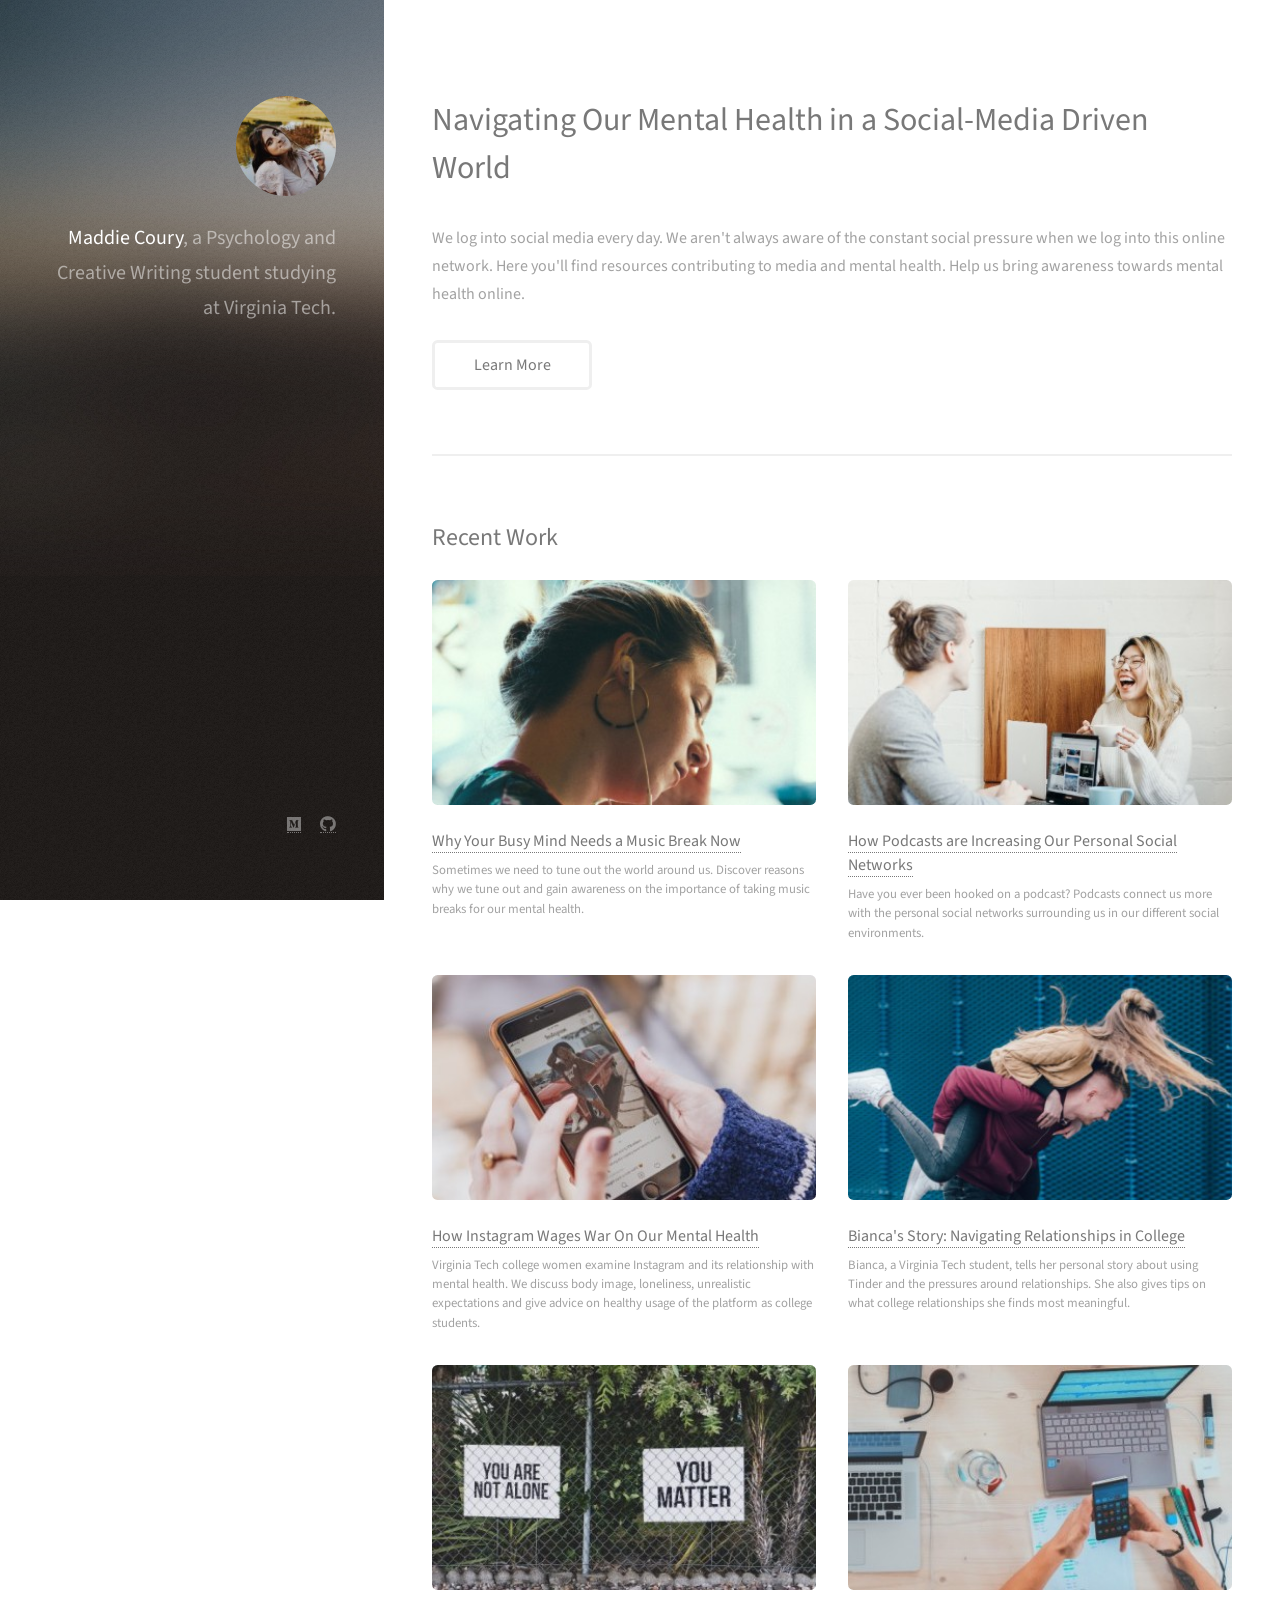
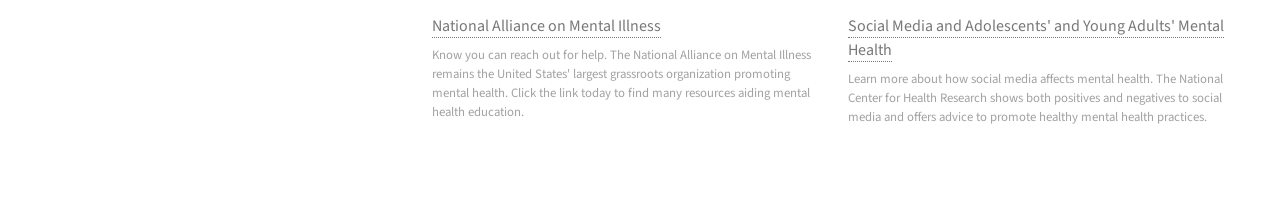
==== commit a1e4b7a2: "text" ====
--- a/index.html
+++ b/index.html
@@ -63,7 +63,7 @@
 							<article class="col-6 col-12-xsmall work-item">
 								<a class="image fit thumb"><img src="images/thumbs/05.jpg" alt="" /></a>
 								<h3><a href="https://www.nami.org/"> National Alliance on Mental Illness</a></h3>
-								<p>Know you can reach out for help. The National Alliance on Mental Illness remains the United States' largest grassroots organization promoting mental health. Click the link today to find many resources aiding mental health education and advocation.</p>
+								<p>Know you can reach out for help. The National Alliance on Mental Illness remains the United States' largest grassroots organization promoting mental health. Click the link today to find many resources aiding mental health education.</p>
 							</article>
 							<article class="col-6 col-12-xsmall work-item">
 								<a class="image fit thumb"><img src="images/thumbs/06.jpg" alt="" /></a>
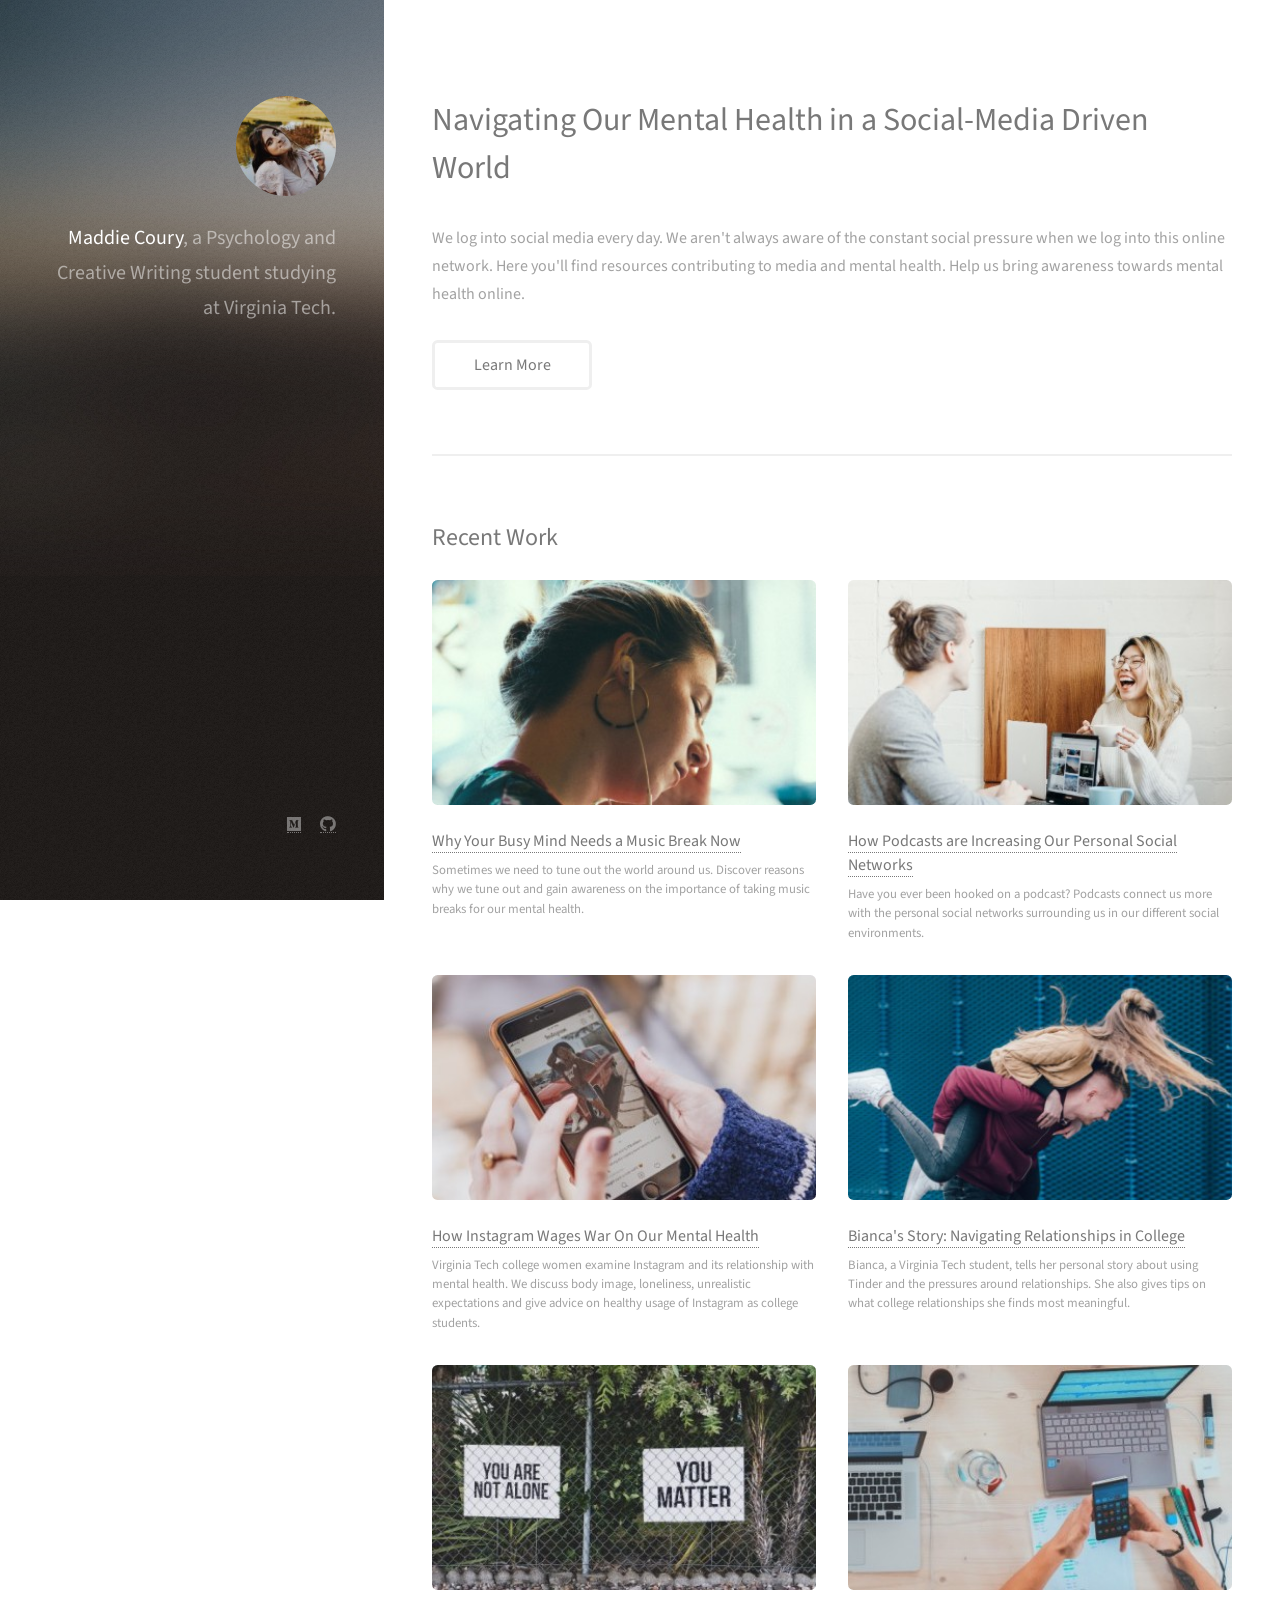
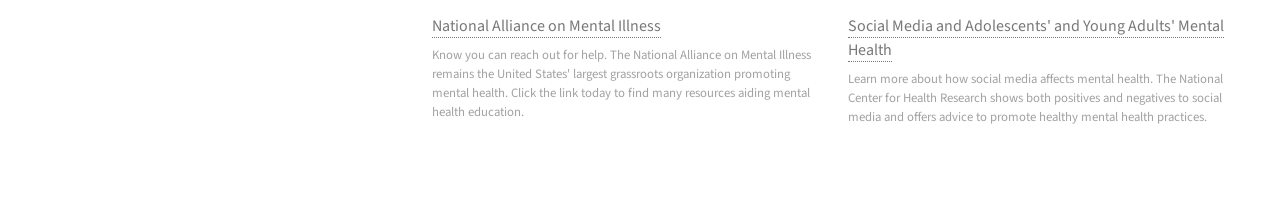
==== commit 8e3dfa76: "text tightened" ====
--- a/index.html
+++ b/index.html
@@ -53,7 +53,7 @@
 							<article class="col-6 col-12-xsmall work-item">
 								<a class="image fit thumb"><img src="images/thumbs/03.jpg" alt="" /></a>
 								<h3><a href="https://soundcloud.com/evelyn-keeley/how-instagram-wages-war-on-our-mental-health">How Instagram Wages War On Our Mental Health</a></h3>
-								<p>Virginia Tech college women examine Instagram and its relationship with mental health. We discuss body image, loneliness, unrealistic expectations and give advice on healthy usage of the platform as college students.</p>
+								<p>Virginia Tech college women examine Instagram and its relationship with mental health. We discuss body image, loneliness, unrealistic expectations and give advice on healthy usage of Instagram as college students.</p>
 							</article>
 							<article class="col-6 col-12-xsmall work-item">
 								<a class="image fit thumb"><img src="images/thumbs/04.jpg" alt="" /></a>
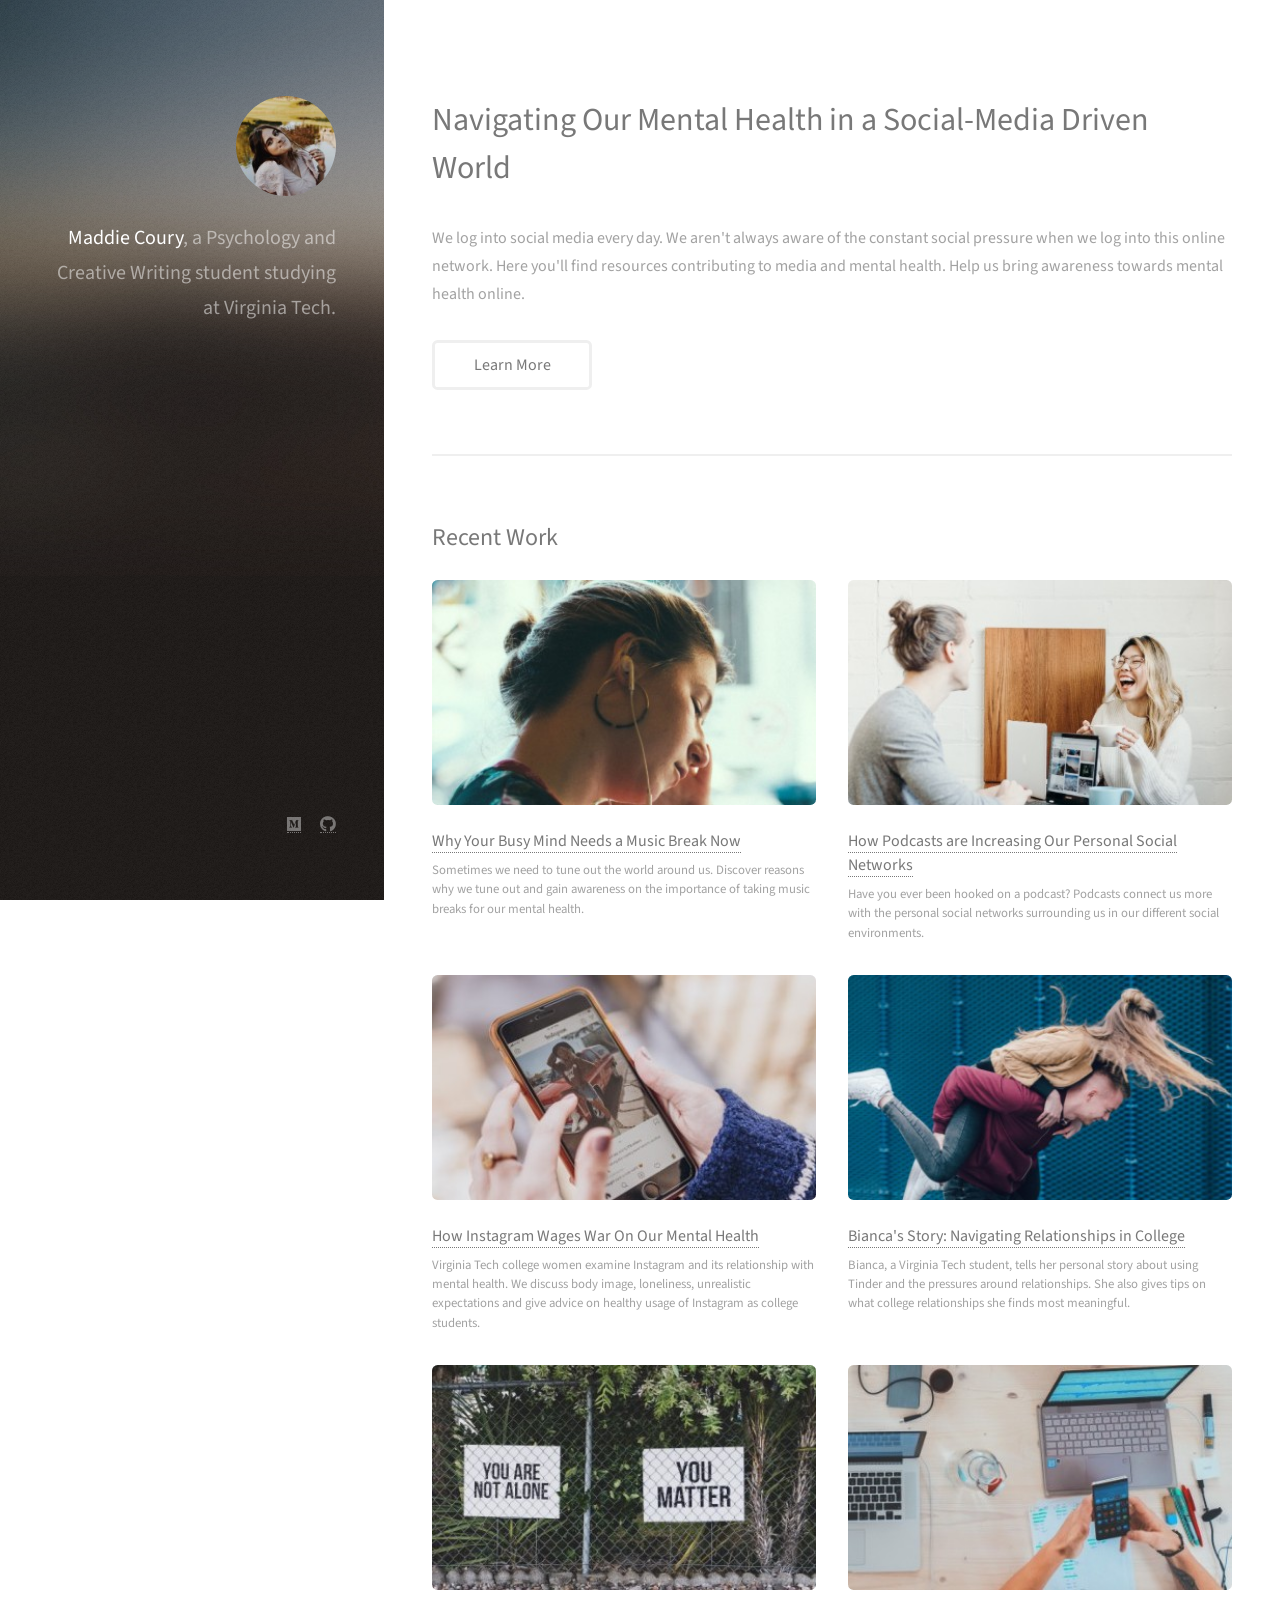
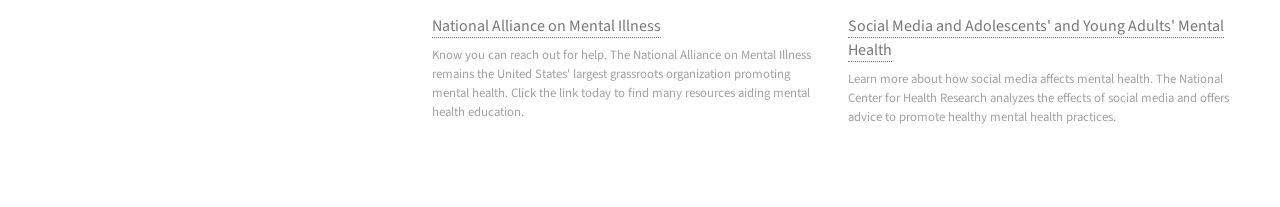
==== commit 1d701cb9: "text" ====
--- a/index.html
+++ b/index.html
@@ -68,7 +68,7 @@
 							<article class="col-6 col-12-xsmall work-item">
 								<a class="image fit thumb"><img src="images/thumbs/06.jpg" alt="" /></a>
 								<h3><a href="http://www.center4research.org/social-media-affects-mental-health/">Social Media and Adolescents' and Young Adults' Mental Health</a></h3>
-								<p>Learn more about how social media affects mental health. The National Center for Health Research shows both positives and negatives to social media and offers advice to promote healthy mental health practices.</p>
+								<p>Learn more about how social media affects mental health. The National Center for Health Research analyzes the effects of social media and offers advice to promote healthy mental health practices.</p>
 							</article>
 						</div>
 					</section>
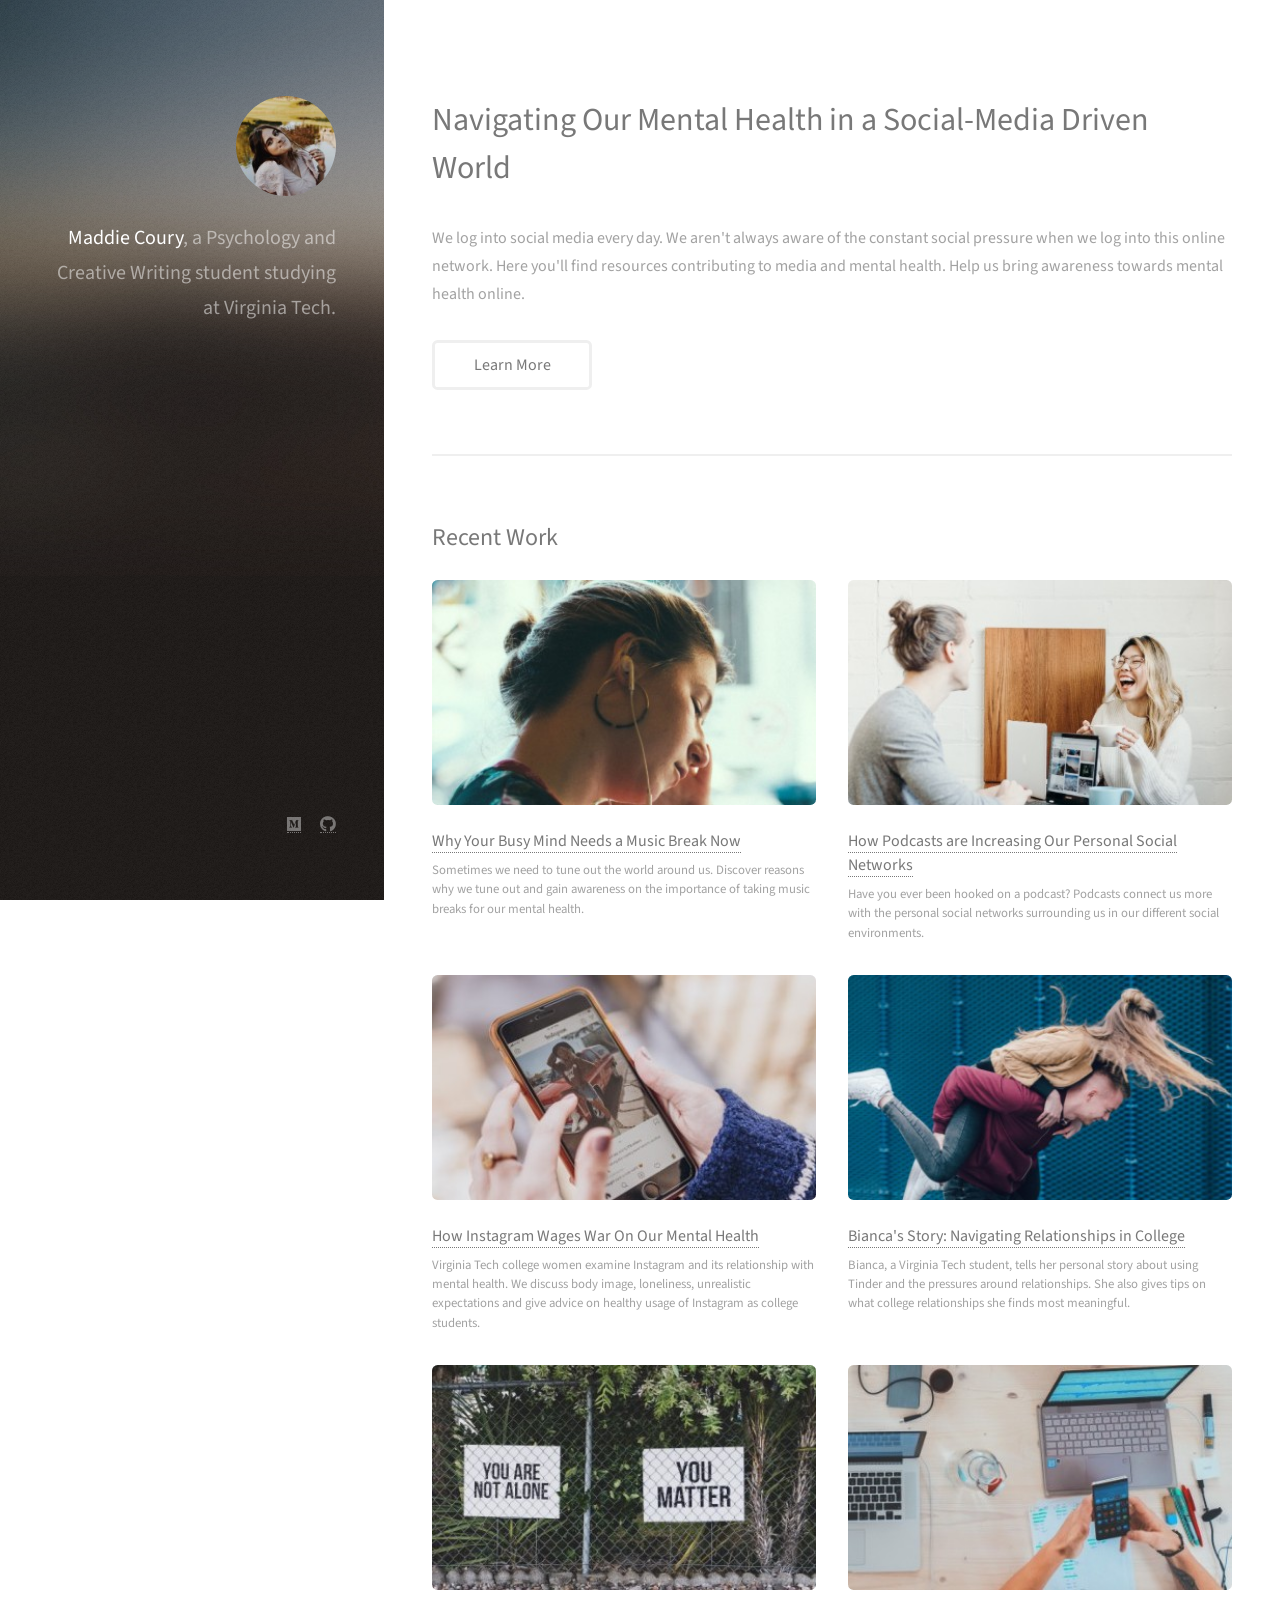
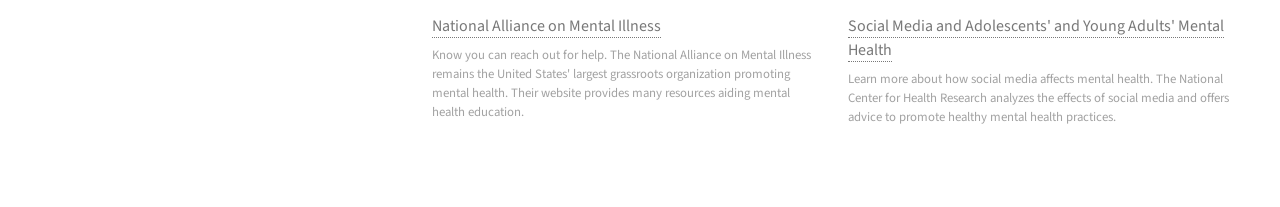
==== commit 065a2666: "text" ====
--- a/index.html
+++ b/index.html
@@ -63,7 +63,7 @@
 							<article class="col-6 col-12-xsmall work-item">
 								<a class="image fit thumb"><img src="images/thumbs/05.jpg" alt="" /></a>
 								<h3><a href="https://www.nami.org/"> National Alliance on Mental Illness</a></h3>
-								<p>Know you can reach out for help. The National Alliance on Mental Illness remains the United States' largest grassroots organization promoting mental health. Click the link today to find many resources aiding mental health education.</p>
+								<p>Know you can reach out for help. The National Alliance on Mental Illness remains the United States' largest grassroots organization promoting mental health. Their website provides many resources aiding mental health education.</p>
 							</article>
 							<article class="col-6 col-12-xsmall work-item">
 								<a class="image fit thumb"><img src="images/thumbs/06.jpg" alt="" /></a>
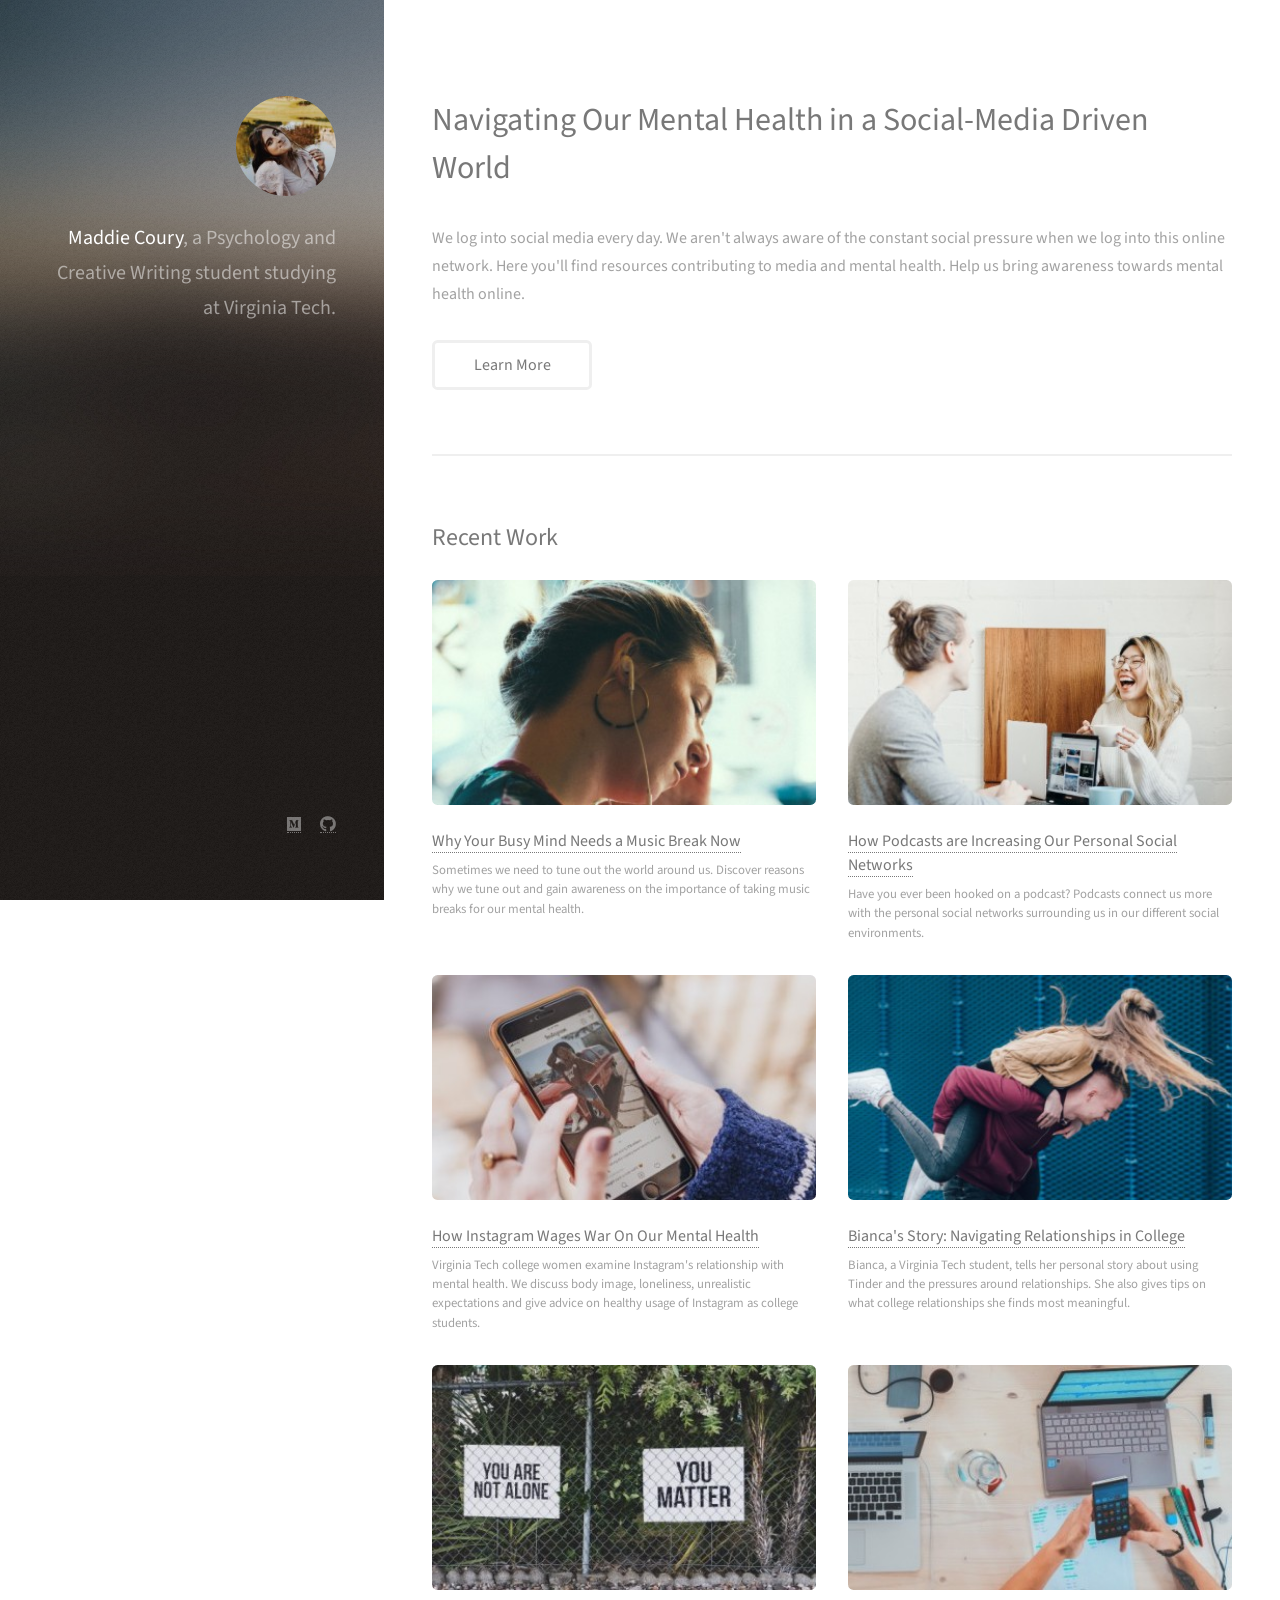
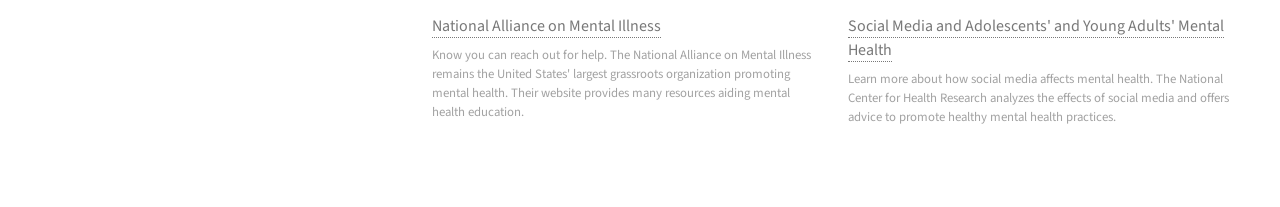
==== commit 79707e83: "text" ====
--- a/index.html
+++ b/index.html
@@ -53,7 +53,7 @@
 							<article class="col-6 col-12-xsmall work-item">
 								<a class="image fit thumb"><img src="images/thumbs/03.jpg" alt="" /></a>
 								<h3><a href="https://soundcloud.com/evelyn-keeley/how-instagram-wages-war-on-our-mental-health">How Instagram Wages War On Our Mental Health</a></h3>
-								<p>Virginia Tech college women examine Instagram and its relationship with mental health. We discuss body image, loneliness, unrealistic expectations and give advice on healthy usage of Instagram as college students.</p>
+								<p>Virginia Tech college women examine Instagram's relationship with mental health. We discuss body image, loneliness, unrealistic expectations and give advice on healthy usage of Instagram as college students.</p>
 							</article>
 							<article class="col-6 col-12-xsmall work-item">
 								<a class="image fit thumb"><img src="images/thumbs/04.jpg" alt="" /></a>
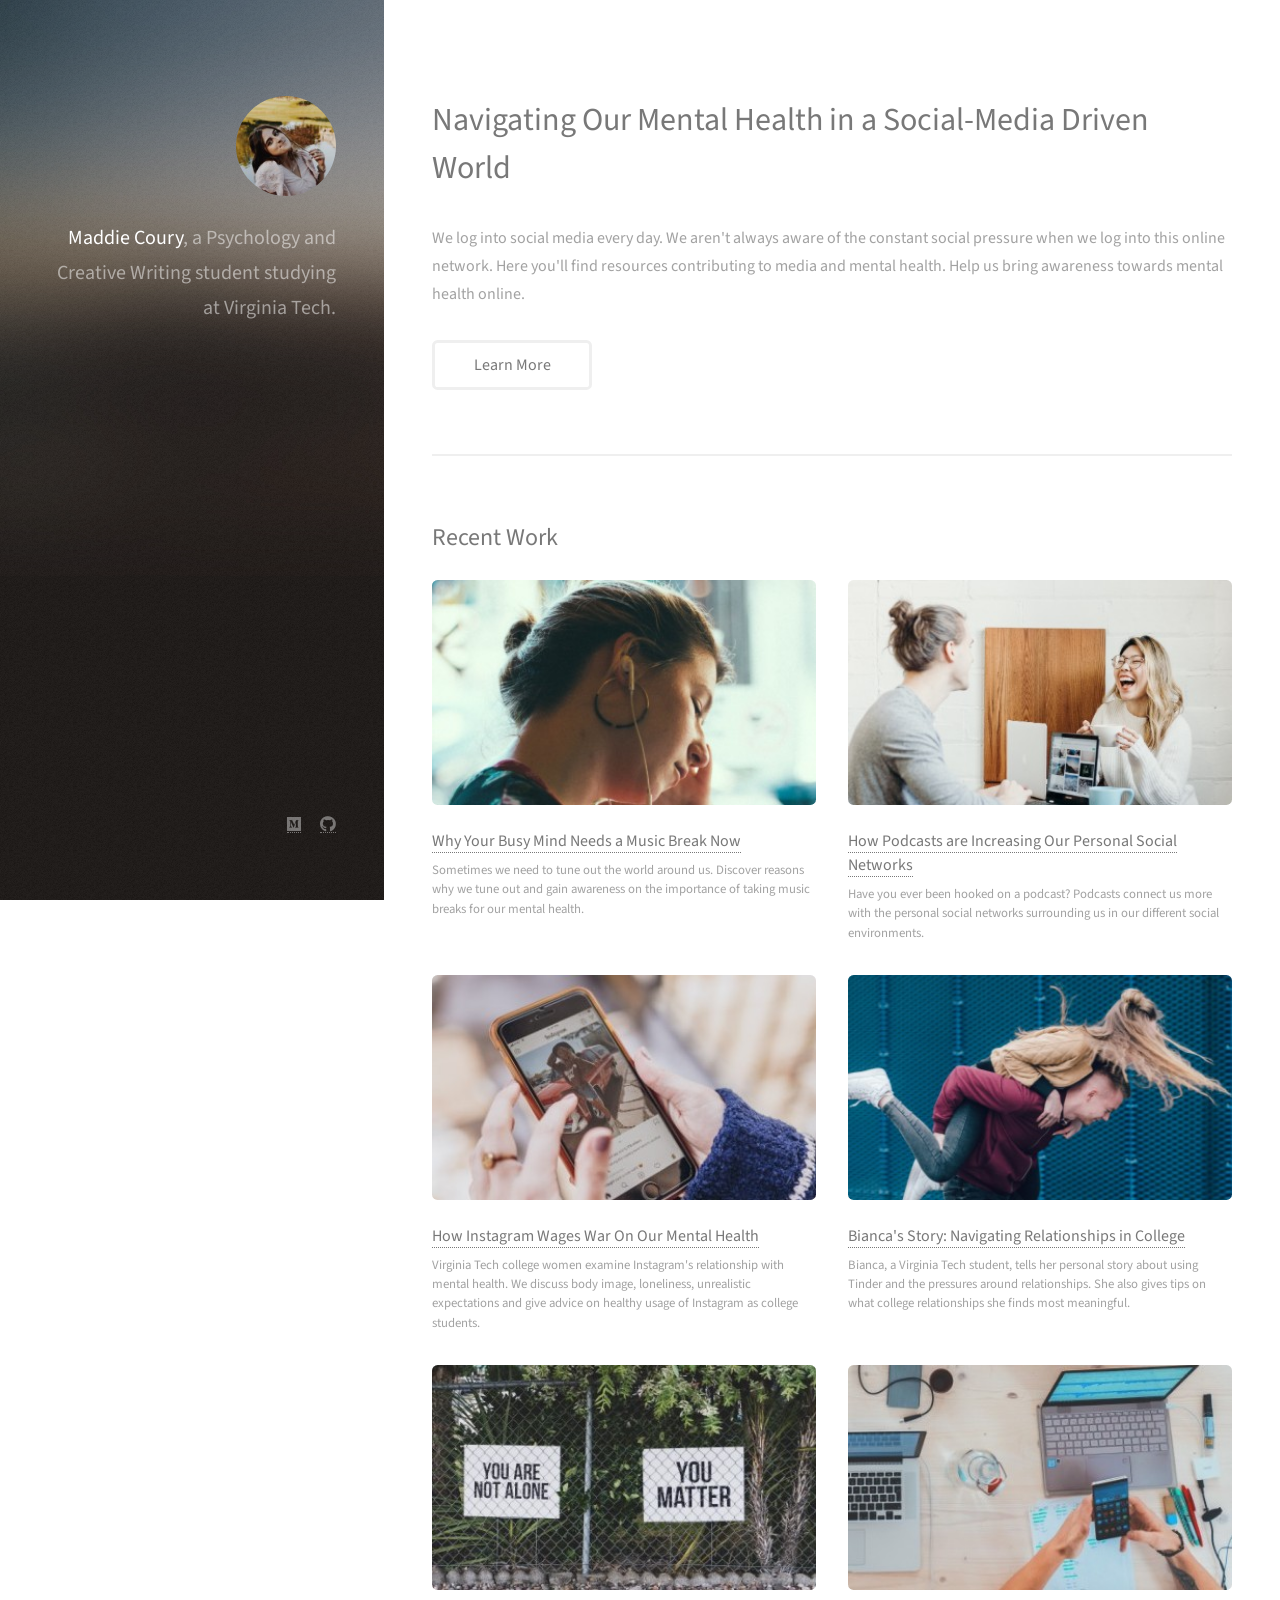
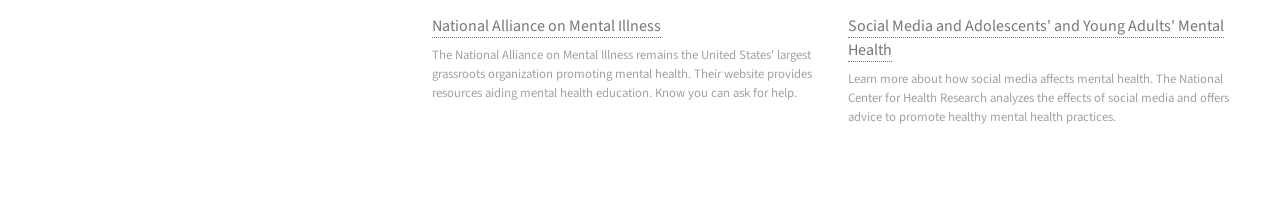
==== commit 447a646f: "text tightened" ====
--- a/index.html
+++ b/index.html
@@ -63,7 +63,7 @@
 							<article class="col-6 col-12-xsmall work-item">
 								<a class="image fit thumb"><img src="images/thumbs/05.jpg" alt="" /></a>
 								<h3><a href="https://www.nami.org/"> National Alliance on Mental Illness</a></h3>
-								<p>Know you can reach out for help. The National Alliance on Mental Illness remains the United States' largest grassroots organization promoting mental health. Their website provides many resources aiding mental health education.</p>
+								<p>The National Alliance on Mental Illness remains the United States' largest grassroots organization promoting mental health. Their website provides resources aiding mental health education. Know you can ask for help. </p>
 							</article>
 							<article class="col-6 col-12-xsmall work-item">
 								<a class="image fit thumb"><img src="images/thumbs/06.jpg" alt="" /></a>
